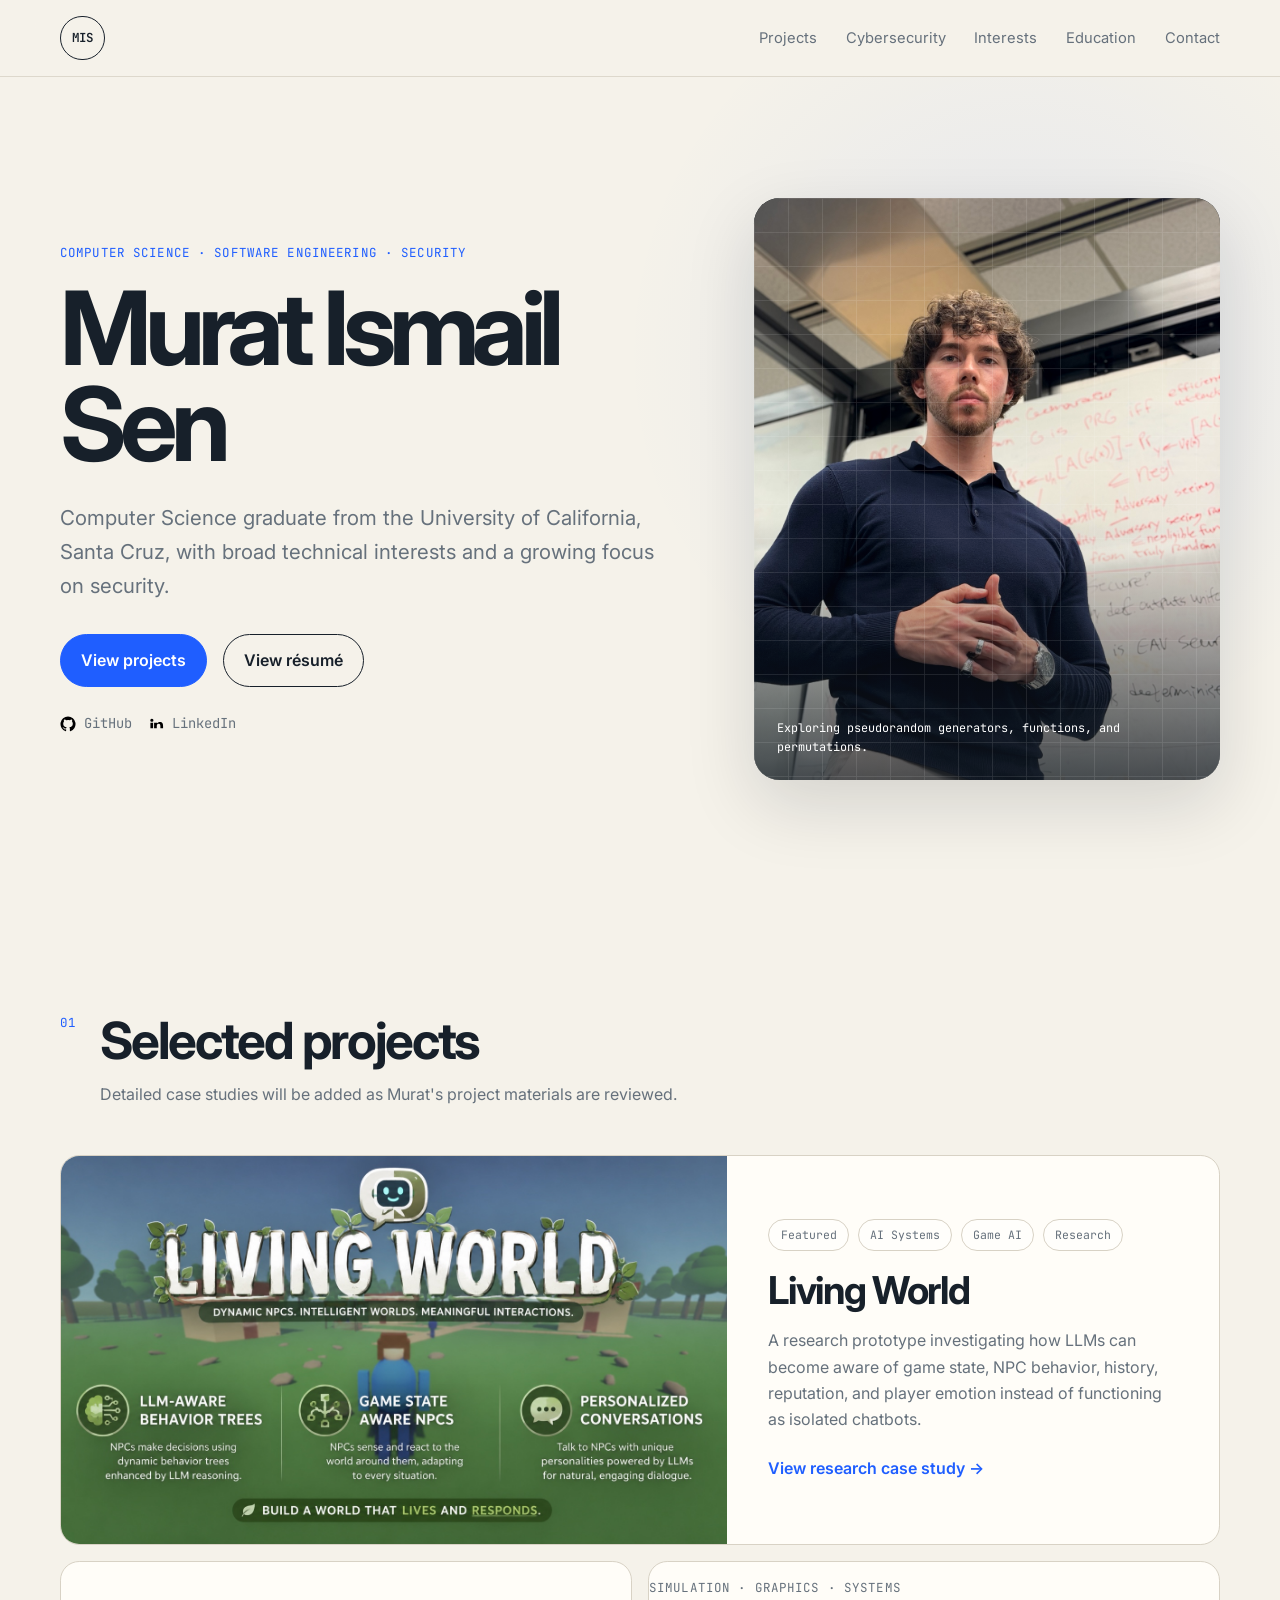
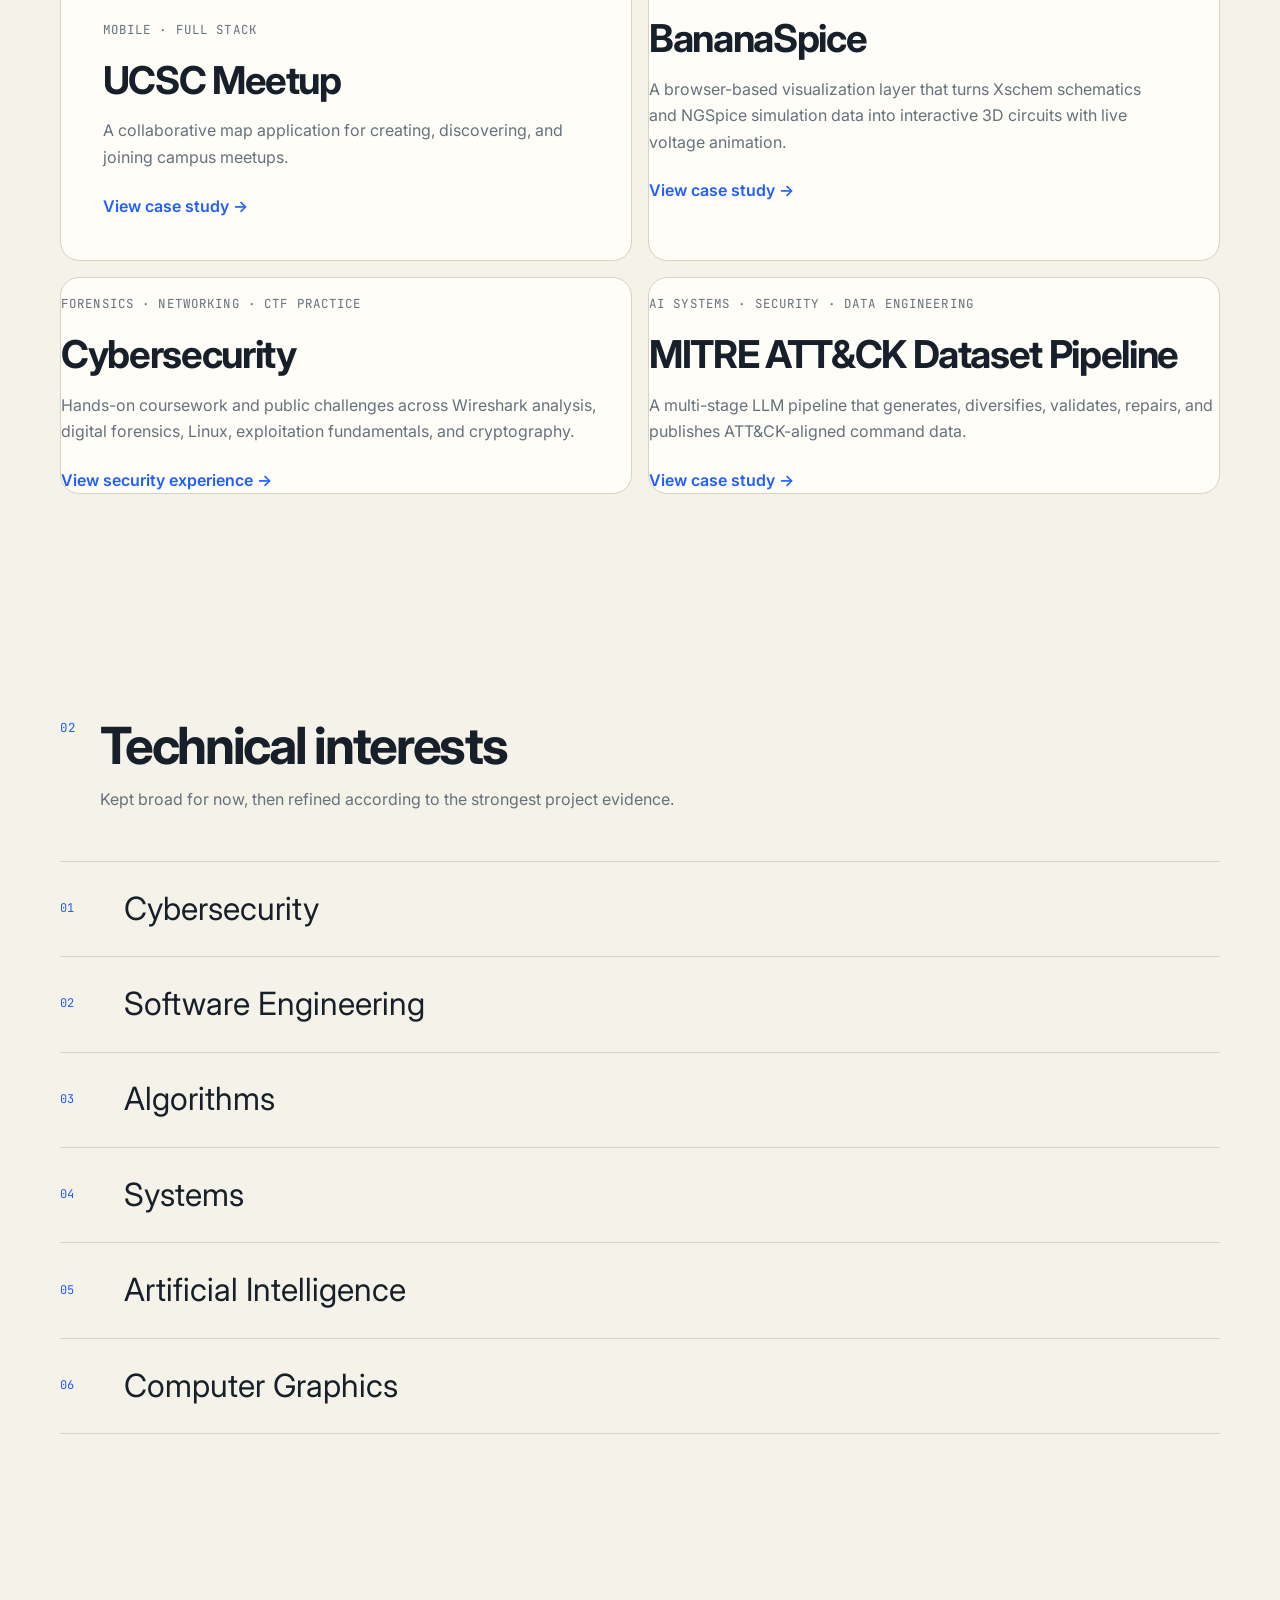
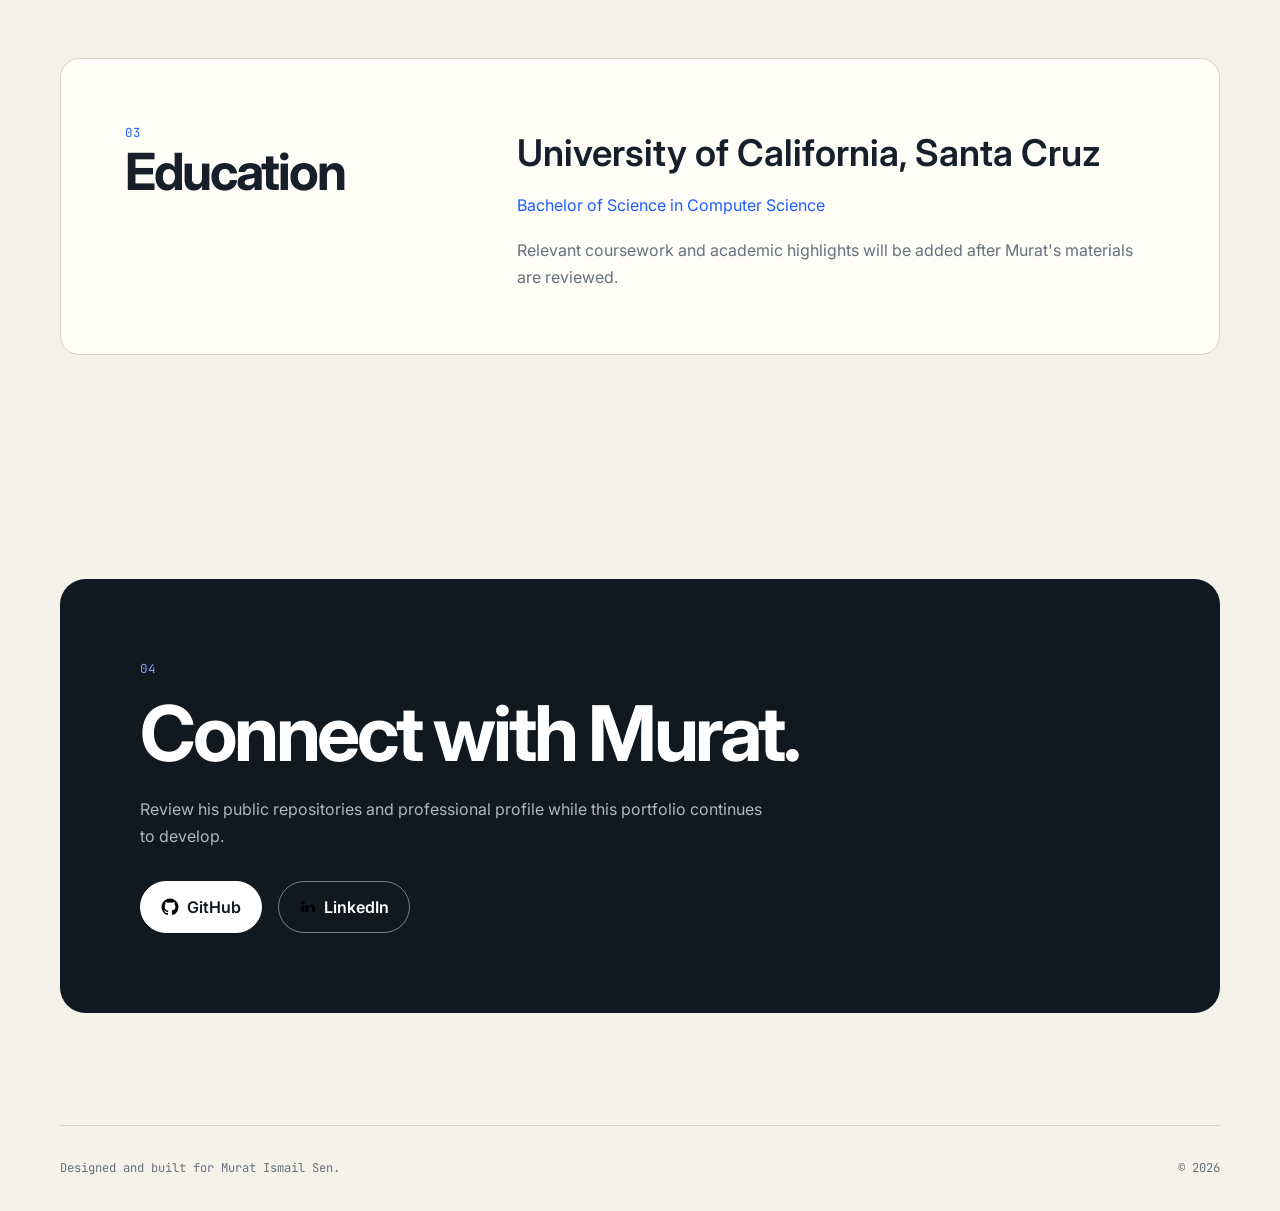
==== index.html @ 5835a0b1 "Add files via upload" ====
<!DOCTYPE html>
<html lang="en">
<head>
  <meta charset="UTF-8" />
  <meta name="viewport" content="width=device-width, initial-scale=1.0" />
  <meta
    name="description"
    content="Portfolio of Murat Ismail Sen, a Computer Science graduate from the University of California, Santa Cruz."
  />
  <title>Murat Ismail Sen | Computer Science</title>

  <link rel="preconnect" href="https://fonts.googleapis.com" />
  <link rel="preconnect" href="https://fonts.gstatic.com" crossorigin />
  <link
    href="https://fonts.googleapis.com/css2?family=Inter:wght@400;500;600;700&family=JetBrains+Mono:wght@400;500&display=swap"
    rel="stylesheet"
  />

  <link rel="stylesheet" href="assets/css/tokens.css" />
  <link rel="stylesheet" href="assets/css/base.css" />
  <link rel="stylesheet" href="assets/css/components.css" />
  <link rel="stylesheet" href="assets/css/home.css" />
  <script src="assets/js/main.js" defer></script>
</head>

<body>
  <header class="site-header">
    <nav class="nav container" aria-label="Primary navigation">
      <a class="brand" href="#home" aria-label="Murat Ismail Sen homepage">MIS</a>

      <button
        class="nav-toggle"
        type="button"
        aria-expanded="false"
        aria-controls="nav-links"
        aria-label="Open navigation menu"
      >
        <span></span>
        <span></span>
      </button>

      <div class="nav-links" id="nav-links">
        <a href="#projects">Projects</a>
        <a href="projects/cybersecurity.html">Cybersecurity</a>
        <a href="#interests">Interests</a>
        <a href="#education">Education</a>
        <a href="#contact">Contact</a>
      </div>
    </nav>
  </header>

  <main>
    <section class="hero container" id="home">
      <div class="hero-copy">
        <p class="eyebrow">Computer Science · Software Engineering · Security</p>

        <h1>Murat Ismail Sen</h1>

        <p class="hero-description">
          Computer Science graduate from the University of California, Santa Cruz,
          with broad technical interests and a growing focus on security.
        </p>

        <div class="hero-actions">
          <a class="button button-primary" href="#projects">View projects</a>
          <a class="button button-secondary" href="resume.pdf" target="_blank" rel="noreferrer">
            View résumé
          </a>
        </div>

        <div class="profile-links" aria-label="Professional profiles">
          <a class="icon-link" href="https://github.com/ismilesen" target="_blank" rel="noreferrer">
            <img src="assets/icons/github.svg" alt="" />
            <span>GitHub</span>
          </a>
          <a class="icon-link" href="https://www.linkedin.com/in/ismail-sen-361b0a310/" target="_blank" rel="noreferrer">
            <img src="assets/icons/linkedin.svg" alt="" />
            <span>LinkedIn</span>
          </a>
        </div>
      </div>

      <figure class="hero-visual">
        <div class="technical-grid" aria-hidden="true"></div>
        <img
          src="assets/images/profile/murat-cryptography.jpeg"
          alt="Murat Ismail Sen standing beside a whiteboard while working on cryptography concepts"
        />
        <figcaption>
          Exploring pseudorandom generators, functions, and permutations.
        </figcaption>
      </figure>
    </section>

    <section class="section container" id="projects">
      <div class="section-heading">
        <p class="section-number">01</p>
        <div>
          <h2>Selected projects</h2>
          <p class="section-summary">
            Detailed case studies will be added as Murat's project materials are reviewed.
          </p>
        </div>
      </div>

      <div class="project-grid">
        <article class="project-card project-card-featured">
          <div class="project-media"><img src="assets/images/projects/living-world/cover-photo.jpeg" alt="Living World research prototype banner" /></div>
          <div class="project-card-body">
            <div class="tag-list"><span>Featured</span><span>AI Systems</span><span>Game AI</span><span>Research</span></div>
            <h3>Living World</h3>
            <p>A research prototype investigating how LLMs can become aware of game state, NPC behavior, history, reputation, and player emotion instead of functioning as isolated chatbots.</p>
            <a href="projects/living-world.html" class="text-link">View research case study <span aria-hidden="true">→</span></a>
          </div>
        </article>

        <article class="project-card project-card-empty supporting-project-card">
          <p class="mono-label">Mobile · Full Stack</p><h3>UCSC Meetup</h3>
          <p>A collaborative map application for creating, discovering, and joining campus meetups.</p>
          <a href="projects/ucsc-meetup.html" class="text-link">View case study <span aria-hidden="true">→</span></a>
        </article>

        <article class="project-card supporting-project-card">
          <p class="mono-label">Simulation · Graphics · Systems</p>
          <h3>BananaSpice</h3>
          <p>
            A browser-based visualization layer that turns Xschem schematics and
            NGSpice simulation data into interactive 3D circuits with live voltage animation.
          </p>
          <a href="projects/bananaspice.html" class="text-link">
            View case study <span aria-hidden="true">→</span>
          </a>
        </article>

        <article class="project-card supporting-project-card">
          <p class="mono-label">Forensics · Networking · CTF Practice</p>
          <h3>Cybersecurity</h3>
          <p>Hands-on coursework and public challenges across Wireshark analysis, digital forensics, Linux, exploitation fundamentals, and cryptography.</p>
          <a href="projects/cybersecurity.html" class="text-link">View security experience <span aria-hidden="true">→</span></a>
        </article>

        <article class="project-card supporting-project-card">
          <p class="mono-label">AI Systems · Security · Data Engineering</p>
          <h3>MITRE ATT&amp;CK Dataset Pipeline</h3>
          <p>
            A multi-stage LLM pipeline that generates, diversifies, validates,
            repairs, and publishes ATT&amp;CK-aligned command data.
          </p>
          <a href="projects/mitre-attack-pipeline.html" class="text-link">
            View case study <span aria-hidden="true">→</span>
          </a>
        </article>
      </div>
    </section>

    <section class="section container" id="interests">
      <div class="section-heading">
        <p class="section-number">02</p>
        <div>
          <h2>Technical interests</h2>
          <p class="section-summary">
            Kept broad for now, then refined according to the strongest project evidence.
          </p>
        </div>
      </div>

      <div class="interest-grid">
        <div class="interest-item"><span>01</span><p>Cybersecurity</p></div>
        <div class="interest-item"><span>02</span><p>Software Engineering</p></div>
        <div class="interest-item"><span>03</span><p>Algorithms</p></div>
        <div class="interest-item"><span>04</span><p>Systems</p></div>
        <div class="interest-item"><span>05</span><p>Artificial Intelligence</p></div>
        <div class="interest-item"><span>06</span><p>Computer Graphics</p></div>
      </div>
    </section>

    <section class="section container" id="education">
      <div class="education-card">
        <div>
          <p class="section-number">03</p>
          <h2>Education</h2>
        </div>

        <div class="education-details">
          <p class="education-school">University of California, Santa Cruz</p>
          <p class="education-degree">Bachelor of Science in Computer Science</p>
          <p class="education-note">
            Relevant coursework and academic highlights will be added after Murat's
            materials are reviewed.
          </p>
        </div>
      </div>
    </section>

    <section class="section container" id="contact">
      <div class="contact-card">
        <p class="section-number light">04</p>
        <h2>Connect with Murat.</h2>
        <p>
          Review his public repositories and professional profile while this portfolio
          continues to develop.
        </p>

        <div class="contact-actions">
          <a class="button button-light icon-button" href="https://github.com/ismilesen" target="_blank" rel="noreferrer">
            <img src="assets/icons/github.svg" alt="" />
            <span>GitHub</span>
          </a>
          <a class="button button-outline-light icon-button" href="https://www.linkedin.com/in/ismail-sen-361b0a310/" target="_blank" rel="noreferrer">
            <img src="assets/icons/linkedin.svg" alt="" />
            <span>LinkedIn</span>
          </a>
        </div>
      </div>
    </section>
  </main>

  <footer class="footer container">
    <p>Designed and built for Murat Ismail Sen.</p>
    <p id="copyright"></p>
  </footer>
</body>
</html>
---- assets/css/tokens.css ----
:root {
  --color-bg: #f5f2ea;
  --color-surface: #fffdf8;
  --color-surface-dark: #101820;
  --color-text: #17202a;
  --color-muted: #66717c;
  --color-border: #d8d2c5;
  --color-accent: #1f5eff;
  --color-accent-soft: #dfe8ff;
  --color-success: #79f2c0;

  --font-sans: "Inter", sans-serif;
  --font-mono: "JetBrains Mono", monospace;

  --space-1: 0.5rem;
  --space-2: 0.75rem;
  --space-3: 1rem;
  --space-4: 1.5rem;
  --space-5: 2rem;
  --space-6: 3rem;
  --space-7: 4.5rem;
  --space-8: 7rem;

  --radius-small: 0.75rem;
  --radius-medium: 1.2rem;
  --radius-large: 1.6rem;
  --radius-pill: 999px;

  --shadow-soft: 0 25px 70px rgba(16, 24, 32, 0.14);
  --max-width: 1160px;
  --content-width: 760px;
}
---- assets/css/base.css ----
* {
  box-sizing: border-box;
  margin: 0;
  padding: 0;
}

html {
  scroll-behavior: smooth;
}

body {
  background:
    radial-gradient(circle at 80% 8%, rgba(31, 94, 255, 0.08), transparent 25rem),
    var(--color-bg);
  color: var(--color-text);
  font-family: var(--font-sans);
  line-height: 1.65;
}

img {
  display: block;
  max-width: 100%;
}

a {
  color: inherit;
  text-decoration: none;
}

button {
  color: inherit;
  font: inherit;
}

.container {
  width: min(calc(100% - 2rem), var(--max-width));
  margin-inline: auto;
}

.narrow {
  max-width: var(--content-width);
}

.section {
  padding-block: var(--space-8);
  scroll-margin-top: 5rem;
}

h1,
h2,
h3 {
  line-height: 1.08;
}

h2 {
  font-size: clamp(2rem, 4vw, 3.4rem);
  letter-spacing: -0.045em;
}

p {
  text-wrap: pretty;
}

@media (max-width: 650px) {
  .section {
    padding-block: 5rem;
  }
}
---- assets/css/components.css ----
.site-header {
  position: sticky;
  top: 0;
  z-index: 100;
  border-bottom: 1px solid rgba(216, 210, 197, 0.8);
  background: rgba(245, 242, 234, 0.9);
  backdrop-filter: blur(16px);
}

.nav {
  min-height: 4.75rem;
  display: flex;
  align-items: center;
  justify-content: space-between;
}

.brand {
  display: grid;
  width: 2.8rem;
  height: 2.8rem;
  place-items: center;
  border: 1px solid var(--color-text);
  border-radius: 50%;
  font-family: var(--font-mono);
  font-size: 0.78rem;
  font-weight: 600;
}

.nav-links {
  display: flex;
  align-items: center;
  gap: 1.8rem;
  color: var(--color-muted);
  font-size: 0.92rem;
}

.nav-links a,
.profile-links a,
.text-link {
  transition: color 160ms ease;
}

.nav-links a:hover,
.profile-links a:hover,
.text-link:hover {
  color: var(--color-accent);
}

.nav-toggle {
  display: none;
  border: 0;
  background: transparent;
  cursor: pointer;
}

.nav-toggle span {
  display: block;
  width: 1.5rem;
  height: 2px;
  margin: 0.35rem;
  background: var(--color-text);
}

.button {
  min-height: 3rem;
  display: inline-flex;
  align-items: center;
  justify-content: center;
  border: 1px solid var(--color-border);
  border-radius: var(--radius-pill);
  padding: 0.75rem 1.25rem;
  font-weight: 600;
  transition: transform 160ms ease, background 160ms ease;
}

.button:hover {
  transform: translateY(-2px);
}

.button-primary {
  border-color: var(--color-accent);
  background: var(--color-accent);
  color: white;
}

.button-secondary {
  border-color: var(--color-text);
}

.button-light {
  border-color: white;
  background: white;
  color: var(--color-surface-dark);
}

.button-outline-light {
  border-color: #758292;
  color: white;
}

.section-heading {
  display: flex;
  align-items: flex-start;
  gap: var(--space-4);
  margin-bottom: var(--space-6);
}

.section-number,
.eyebrow,
.mono-label {
  color: var(--color-accent);
  font-family: var(--font-mono);
  font-size: 0.78rem;
  letter-spacing: 0.09em;
  text-transform: uppercase;
}

.section-number.light {
  color: #79a0ff;
}

.section-summary {
  max-width: 660px;
  margin-top: 0.8rem;
  color: var(--color-muted);
}

.tag-list {
  display: flex;
  flex-wrap: wrap;
  gap: 0.55rem;
}

.tag-list span {
  border: 1px solid var(--color-border);
  border-radius: var(--radius-pill);
  padding: 0.32rem 0.7rem;
  background: rgba(255,255,255,0.4);
  color: var(--color-muted);
  font-family: var(--font-mono);
  font-size: 0.72rem;
}

.footer {
  display: flex;
  justify-content: space-between;
  gap: 1rem;
  border-top: 1px solid var(--color-border);
  padding-block: 2rem;
  color: var(--color-muted);
  font-family: var(--font-mono);
  font-size: 0.76rem;
}

@media (max-width: 650px) {
  .nav-toggle {
    display: block;
  }

  .nav-links:not(.static-links) {
    position: absolute;
    top: 4.75rem;
    right: 1rem;
    left: 1rem;
    display: none;
    flex-direction: column;
    align-items: stretch;
    border: 1px solid var(--color-border);
    border-radius: 1rem;
    background: var(--color-surface);
    padding: 1rem;
    box-shadow: var(--shadow-soft);
  }

  .nav-links.open {
    display: flex;
  }

  .static-links {
    gap: 1rem;
    font-size: 0.8rem;
  }

  .footer {
    flex-direction: column;
  }
}

.icon-link,
.icon-button {
  display: inline-flex;
  align-items: center;
  gap: 0.5rem;
}

.icon-link img,
.icon-button img {
  width: 1rem;
  height: 1rem;
}

.icon-button img {
  width: 1.1rem;
  height: 1.1rem;
}
---- assets/css/home.css ----
.hero {
  min-height: calc(100vh - 4.75rem);
  display: grid;
  grid-template-columns: minmax(0, 1.15fr) minmax(300px, 0.85fr);
  align-items: center;
  gap: 4rem;
  padding-block: 5rem;
}

.hero h1 {
  max-width: 800px;
  margin-top: 1rem;
  font-size: clamp(3.5rem, 8vw, 7rem);
  line-height: 0.94;
  letter-spacing: -0.07em;
}

.hero-description {
  max-width: 680px;
  margin-top: 1.8rem;
  color: var(--color-muted);
  font-size: clamp(1.05rem, 2vw, 1.28rem);
}

.hero-actions,
.profile-links,
.contact-actions {
  display: flex;
  flex-wrap: wrap;
  align-items: center;
  gap: 1rem;
}

.hero-actions {
  margin-top: 2rem;
}

.profile-links {
  margin-top: 1.6rem;
  color: var(--color-muted);
  font-family: var(--font-mono);
  font-size: 0.86rem;
}

.hero-visual {
  position: relative;
  overflow: hidden;
  border-radius: var(--radius-large);
  background: var(--color-surface-dark);
  box-shadow: var(--shadow-soft);
}

.hero-visual img {
  width: 100%;
  aspect-ratio: 4 / 5;
  object-fit: cover;
  object-position: 56% center;
  filter: saturate(0.88) contrast(1.04);
}

.hero-visual::after {
  content: "";
  position: absolute;
  inset: 0;
  background: linear-gradient(to top, rgba(16,24,32,0.74), transparent 45%);
  pointer-events: none;
}

.hero-visual figcaption {
  position: absolute;
  right: 1.4rem;
  bottom: 1.4rem;
  left: 1.4rem;
  z-index: 2;
  color: white;
  font-family: var(--font-mono);
  font-size: 0.74rem;
}

.technical-grid {
  position: absolute;
  inset: 0;
  z-index: 1;
  opacity: 0.12;
  background-image:
    linear-gradient(rgba(255,255,255,0.8) 1px, transparent 1px),
    linear-gradient(90deg, rgba(255,255,255,0.8) 1px, transparent 1px);
  background-size: 34px 34px;
  pointer-events: none;
}

.project-grid {
  display: grid;
  grid-template-columns: repeat(2, 1fr);
  gap: 1rem;
}

.project-card {
  border: 1px solid var(--color-border);
  border-radius: var(--radius-medium);
  background: var(--color-surface);
  overflow: hidden;
}

.project-card-featured {
  grid-column: 1 / -1;
  display: grid;
  grid-template-columns: 1.15fr 0.85fr;
  min-height: 390px;
}

.project-media {
  min-height: 320px;
}

.project-media-placeholder {
  display: grid;
  place-items: center;
  background:
    linear-gradient(145deg, rgba(31,94,255,0.95), rgba(16,24,32,0.96));
  color: white;
  font-family: var(--font-mono);
  font-size: 0.82rem;
}

.project-card-body,
.project-card-empty {
  padding: clamp(1.5rem, 4vw, 2.6rem);
}

.project-card-body {
  display: flex;
  flex-direction: column;
  justify-content: center;
}

.project-card h3 {
  margin-top: 1.2rem;
  font-size: clamp(1.6rem, 3vw, 2.4rem);
  letter-spacing: -0.035em;
}

.project-card p {
  margin-top: 1rem;
  color: var(--color-muted);
}

.text-link {
  margin-top: 1.4rem;
  color: var(--color-accent);
  font-weight: 600;
}

.project-card-empty {
  min-height: 220px;
}

.interest-grid {
  border-top: 1px solid var(--color-border);
}

.interest-item {
  display: grid;
  grid-template-columns: 4rem 1fr;
  align-items: center;
  border-bottom: 1px solid var(--color-border);
  padding-block: 1.3rem;
}

.interest-item span {
  color: var(--color-accent);
  font-family: var(--font-mono);
  font-size: 0.75rem;
}

.interest-item p {
  font-size: clamp(1.2rem, 3vw, 2rem);
}

.education-card {
  display: grid;
  grid-template-columns: 0.7fr 1.3fr;
  gap: 3rem;
  border: 1px solid var(--color-border);
  border-radius: var(--radius-medium);
  background: var(--color-surface);
  padding: clamp(1.8rem, 5vw, 4rem);
}

.education-school {
  font-size: clamp(1.5rem, 3vw, 2.3rem);
  font-weight: 600;
}

.education-degree {
  margin-top: 0.5rem;
  color: var(--color-accent);
}

.education-note {
  max-width: 630px;
  margin-top: 1.2rem;
  color: var(--color-muted);
}

.contact-card {
  border-radius: var(--radius-large);
  background: var(--color-surface-dark);
  color: white;
  padding: clamp(2rem, 7vw, 5rem);
}

.contact-card h2 {
  margin-top: 0.8rem;
  font-size: clamp(2.4rem, 6vw, 5rem);
}

.contact-card > p:not(.section-number) {
  max-width: 650px;
  margin-top: 1.3rem;
  color: #aeb8c2;
}

.contact-actions {
  margin-top: 2rem;
}

@media (max-width: 820px) {
  .hero,
  .project-card-featured,
  .education-card {
    grid-template-columns: 1fr;
  }

  .hero {
    gap: 2.5rem;
  }

  .hero-visual {
    max-width: 560px;
  }
}

@media (max-width: 650px) {
  .project-grid {
    grid-template-columns: 1fr;
  }

  .hero h1 {
    font-size: clamp(3rem, 17vw, 5rem);
  }
}

.project-media img {
  width: 100%;
  height: 100%;
  min-height: 320px;
  object-fit: cover;
}
.supporting-project-card .text-link{display:inline-block}
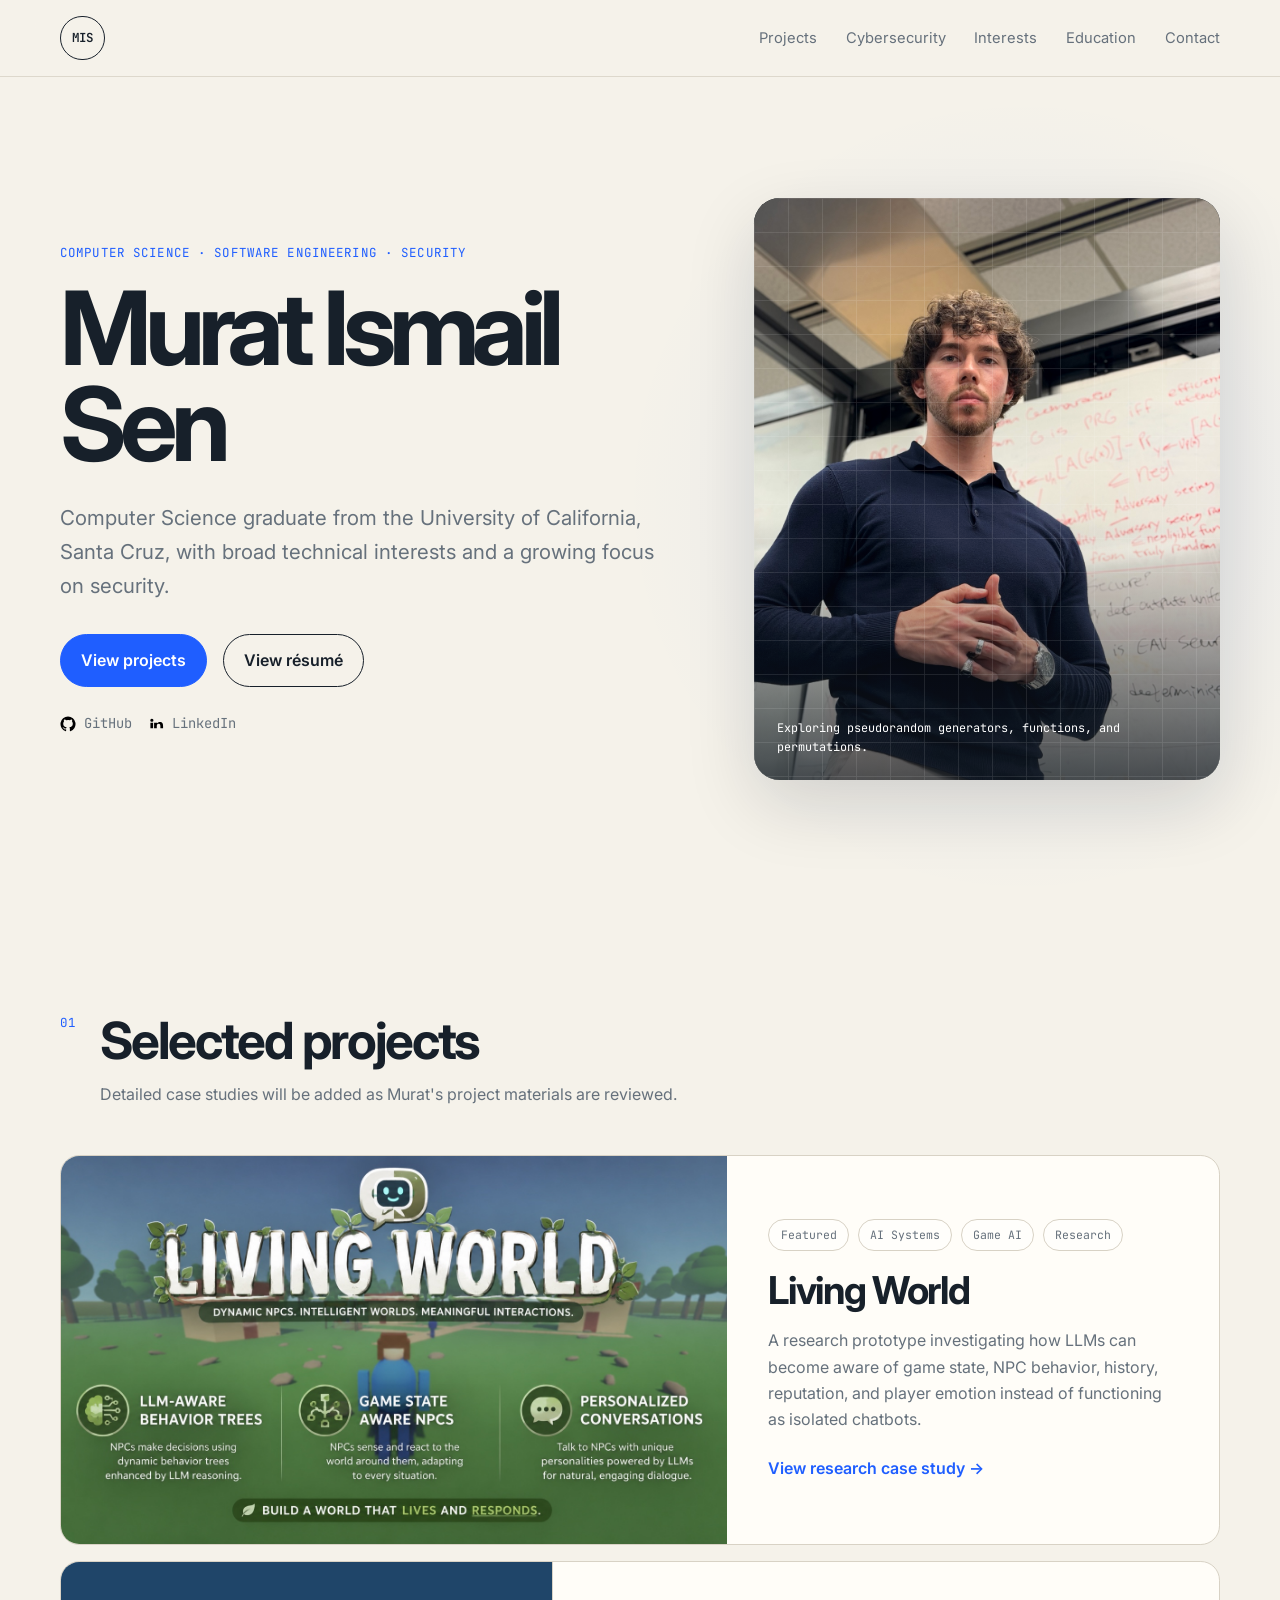
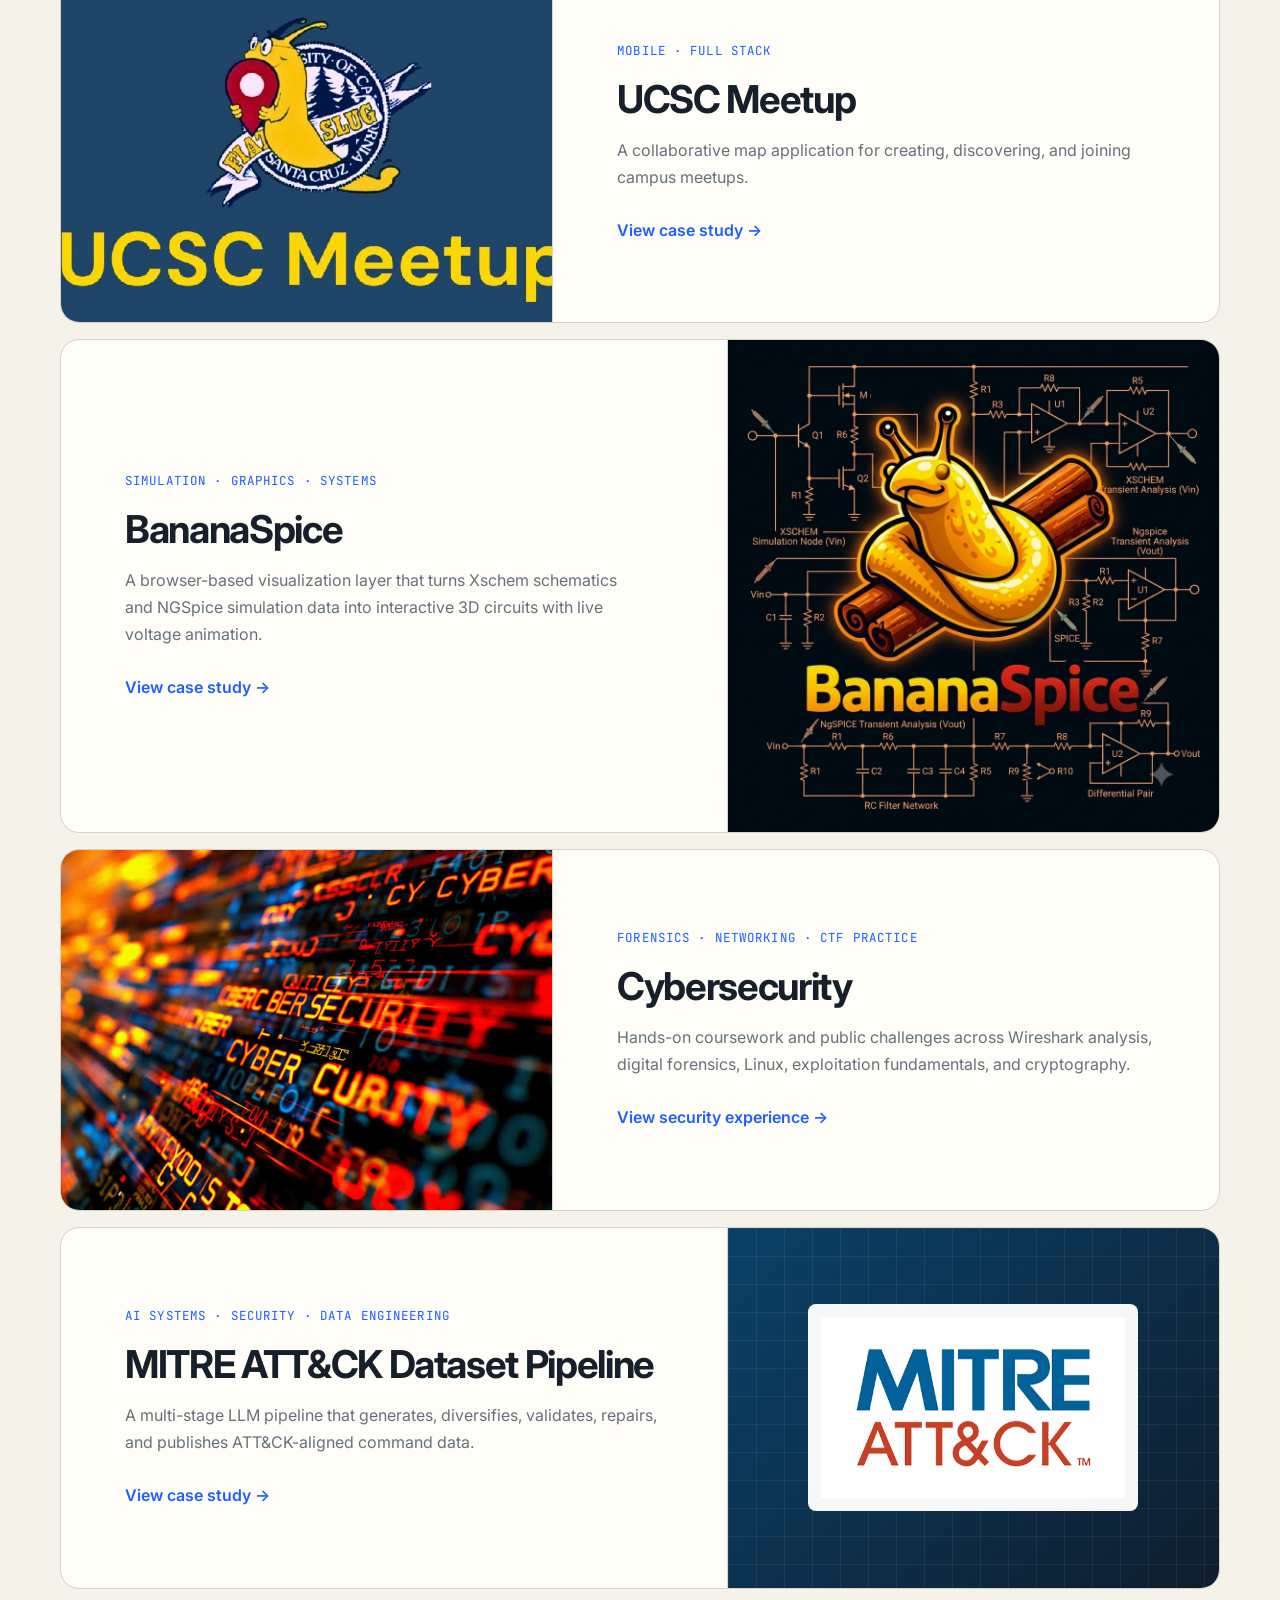
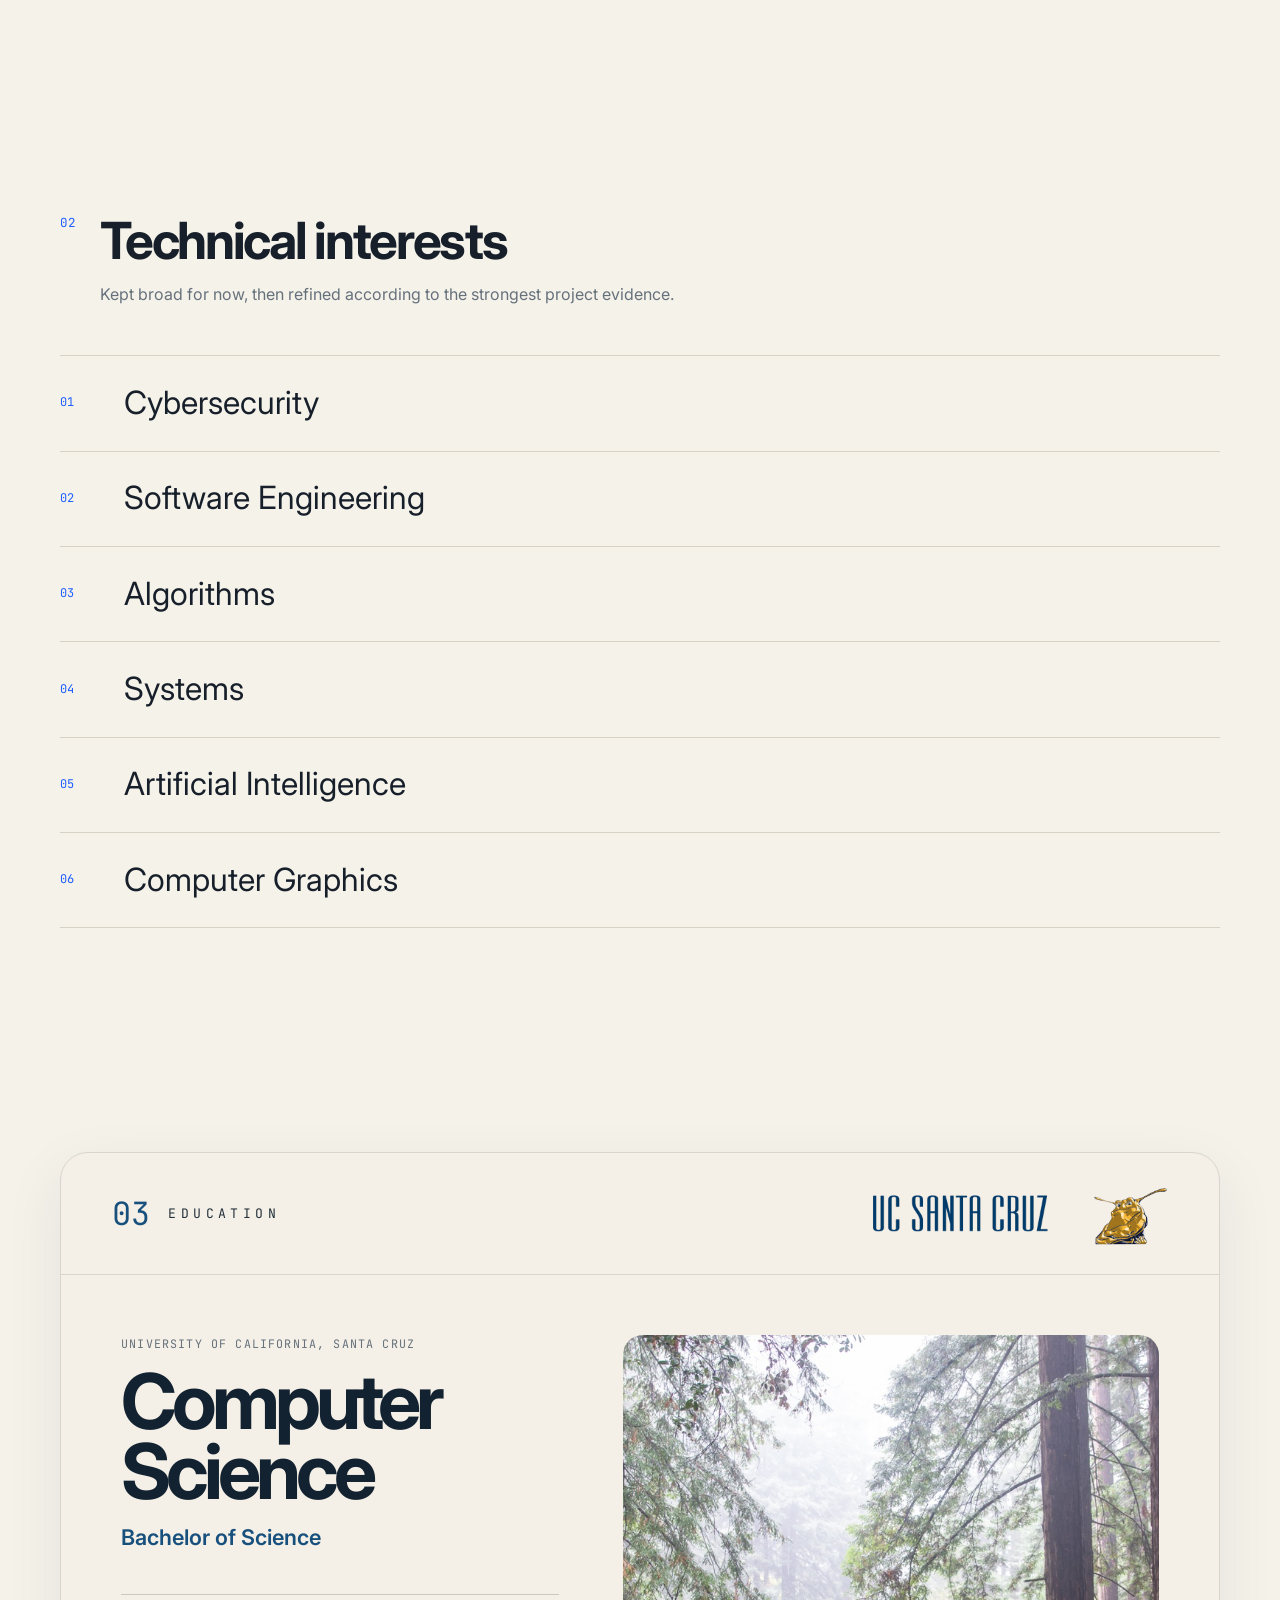
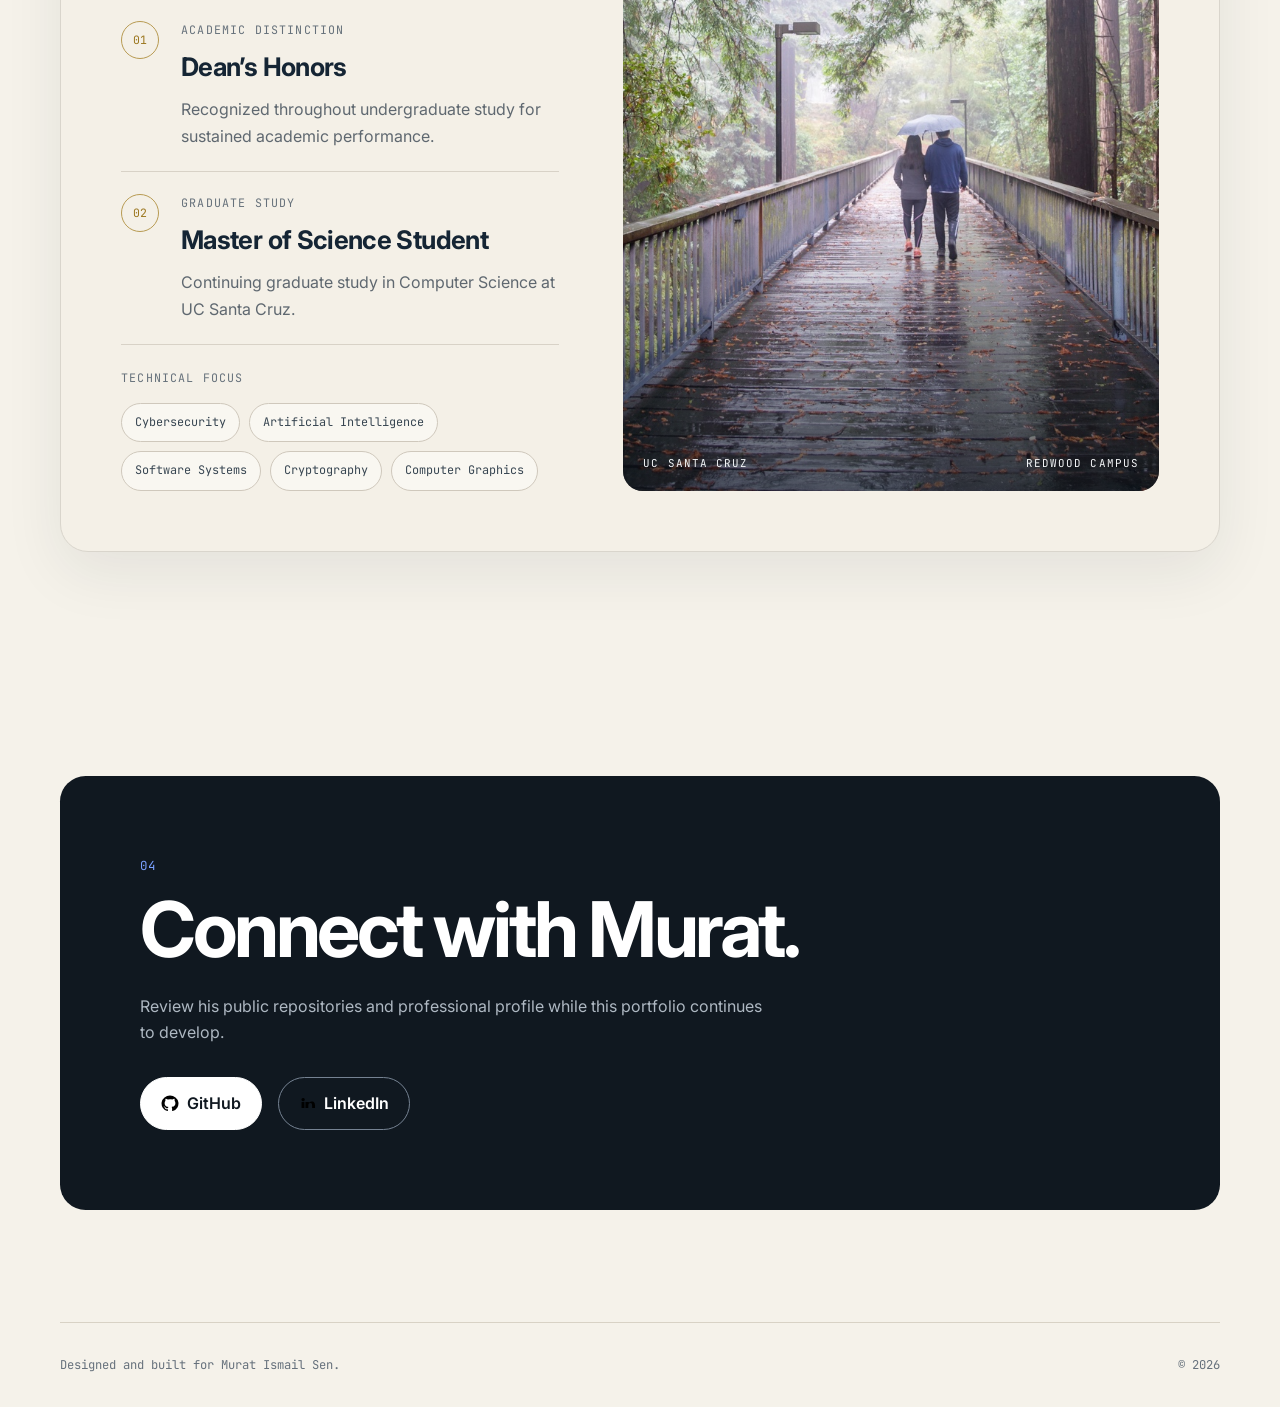
==== commit 4743a219: "Add files via upload" ====
--- a/index.html
+++ b/index.html
@@ -21,6 +21,267 @@
   <link rel="stylesheet" href="assets/css/components.css" />
   <link rel="stylesheet" href="assets/css/home.css" />
   <script src="assets/js/main.js" defer></script>
+
+  <style id="education-section-styles">
+    #education .edu-editorial {
+      overflow: hidden;
+      border: 1px solid #d9d5cc;
+      border-radius: 28px;
+      background: #f4f0e7;
+      box-shadow: 0 20px 60px rgba(31, 38, 46, 0.08);
+    }
+
+    #education .edu-editorial-header {
+      display: flex;
+      align-items: center;
+      justify-content: space-between;
+      gap: 32px;
+      min-height: 122px;
+      padding: 22px clamp(24px, 4vw, 52px);
+      border-bottom: 1px solid #d9d5cc;
+    }
+
+    #education .edu-section-title {
+      display: flex;
+      align-items: center;
+      gap: 18px;
+      flex: 0 0 auto;
+    }
+
+    #education .edu-number {
+      color: #174f7d;
+      font-family: "JetBrains Mono", monospace;
+      font-size: clamp(1.5rem, 2.5vw, 2rem);
+    }
+
+    #education .edu-label {
+      color: #25313b;
+      font-family: "JetBrains Mono", monospace;
+      font-size: 0.82rem;
+      letter-spacing: 0.34em;
+      text-transform: uppercase;
+    }
+
+    #education .edu-brand-lockup {
+      display: flex !important;
+      flex-direction: row !important;
+      flex-wrap: nowrap !important;
+      align-items: center !important;
+      justify-content: flex-end;
+      gap: clamp(14px, 2vw, 28px);
+      min-width: 0;
+      margin-left: auto;
+    }
+
+    #education .edu-wordmark {
+      display: block !important;
+      width: clamp(210px, 27vw, 380px) !important;
+      height: 72px !important;
+      max-width: none !important;
+      object-fit: contain;
+      object-position: right center;
+      flex: 0 1 auto;
+    }
+
+    #education .edu-slug {
+      display: block !important;
+      width: clamp(58px, 6vw, 84px) !important;
+      height: 72px !important;
+      max-width: none !important;
+      object-fit: contain;
+      flex: 0 0 auto;
+    }
+
+    #education .edu-editorial-body {
+      display: grid;
+      grid-template-columns: minmax(0, 0.9fr) minmax(420px, 1.1fr);
+      gap: clamp(28px, 5vw, 64px);
+      padding: clamp(28px, 5vw, 60px);
+    }
+
+    #education .edu-copy-column {
+      display: flex;
+      flex-direction: column;
+      justify-content: center;
+    }
+
+    #education .edu-school,
+    #education .edu-feature-eyebrow {
+      margin: 0;
+      color: #66717b;
+      font-family: "JetBrains Mono", monospace;
+      font-size: 0.73rem;
+      letter-spacing: 0.1em;
+      text-transform: uppercase;
+    }
+
+    #education .edu-degree {
+      margin: 12px 0 0;
+      color: #132231;
+      font-size: clamp(2.8rem, 6vw, 5.4rem);
+      line-height: 0.92;
+      letter-spacing: -0.065em;
+    }
+
+    #education .edu-degree-type {
+      margin: 12px 0 0;
+      color: #174f7d;
+      font-size: clamp(1.05rem, 2vw, 1.35rem);
+      font-weight: 600;
+    }
+
+    #education .edu-rule {
+      width: 100%;
+      height: 1px;
+      margin: clamp(24px, 4vw, 38px) 0 4px;
+      background: #cec8bc;
+    }
+
+    #education .edu-feature {
+      display: grid;
+      grid-template-columns: 42px minmax(0, 1fr);
+      gap: 18px;
+      padding: 22px 0;
+      border-bottom: 1px solid #d8d2c7;
+    }
+
+    #education .edu-feature-number {
+      display: grid;
+      place-items: center;
+      width: 38px;
+      height: 38px;
+      border: 1px solid #b89b53;
+      border-radius: 50%;
+      color: #9b761e;
+      font-family: "JetBrains Mono", monospace;
+      font-size: 0.72rem;
+    }
+
+    #education .edu-feature h4 {
+      margin: 6px 0 0;
+      color: #152534;
+      font-size: clamp(1.25rem, 2vw, 1.65rem);
+      letter-spacing: -0.025em;
+    }
+
+    #education .edu-feature p:last-child {
+      margin: 8px 0 0;
+      max-width: 560px;
+      color: #5f6870;
+      line-height: 1.65;
+    }
+
+    #education .edu-focus {
+      padding-top: 24px;
+    }
+
+    #education .edu-focus-list {
+      display: flex;
+      flex-wrap: wrap;
+      gap: 9px;
+      margin-top: 14px;
+    }
+
+    #education .edu-focus-list span {
+      padding: 9px 13px;
+      border: 1px solid #cfc8bc;
+      border-radius: 999px;
+      background: rgba(255, 255, 255, 0.42);
+      color: #384652;
+      font-family: "JetBrains Mono", monospace;
+      font-size: 0.74rem;
+    }
+
+    #education .edu-photo {
+      position: relative;
+      min-height: 570px;
+      margin: 0;
+      overflow: hidden;
+      border-radius: 20px;
+      background: #18232d;
+    }
+
+    #education .edu-photo::after {
+      content: "";
+      position: absolute;
+      inset: 0;
+      background: linear-gradient(to top, rgba(7, 17, 25, 0.64), transparent 36%);
+      pointer-events: none;
+    }
+
+    #education .edu-photo img {
+      display: block;
+      width: 100%;
+      height: 100%;
+      min-height: 570px;
+      object-fit: cover;
+      object-position: center;
+    }
+
+    #education .edu-photo figcaption {
+      position: absolute;
+      z-index: 1;
+      right: 20px;
+      bottom: 18px;
+      left: 20px;
+      display: flex;
+      justify-content: space-between;
+      gap: 16px;
+      color: #f4f6f8;
+      font-family: "JetBrains Mono", monospace;
+      font-size: 0.68rem;
+      letter-spacing: 0.1em;
+      text-transform: uppercase;
+    }
+
+    @media (max-width: 900px) {
+      #education .edu-editorial-header {
+        align-items: flex-start;
+        flex-direction: column;
+      }
+
+      #education .edu-brand-lockup {
+        justify-content: flex-start;
+        width: 100%;
+        margin-left: 0;
+      }
+
+      #education .edu-editorial-body {
+        grid-template-columns: 1fr;
+      }
+
+      #education .edu-photo,
+      #education .edu-photo img {
+        min-height: 420px;
+      }
+    }
+
+    @media (max-width: 560px) {
+      #education .edu-wordmark {
+        width: min(67vw, 245px) !important;
+        height: 56px !important;
+      }
+
+      #education .edu-slug {
+        width: min(17vw, 62px) !important;
+        height: 56px !important;
+      }
+
+      #education .edu-brand-lockup {
+        gap: 10px;
+      }
+
+      #education .edu-editorial-body {
+        padding: 24px;
+      }
+
+      #education .edu-photo,
+      #education .edu-photo img {
+        min-height: 320px;
+      }
+    }
+  </style>
+
 </head>
 
 <body>
@@ -114,41 +375,62 @@
           </div>
         </article>
 
-        <article class="project-card project-card-empty supporting-project-card">
-          <p class="mono-label">Mobile · Full Stack</p><h3>UCSC Meetup</h3>
-          <p>A collaborative map application for creating, discovering, and joining campus meetups.</p>
-          <a href="projects/ucsc-meetup.html" class="text-link">View case study <span aria-hidden="true">→</span></a>
+        <article class="project-card supporting-project-card">
+          <a class="supporting-project-media" href="projects/ucsc-meetup.html" aria-label="View the UCSC Meetup case study">
+            <img src="assets/images/projects/ucsc-meetup/card-cover.jpg" alt="UCSC Meetup logo featuring the Sammy Slug mascot and a map pin" />
+          </a>
+          <div class="supporting-project-content">
+            <p class="mono-label">Mobile · Full Stack</p>
+            <h3>UCSC Meetup</h3>
+            <p>A collaborative map application for creating, discovering, and joining campus meetups.</p>
+            <a href="projects/ucsc-meetup.html" class="text-link">View case study <span aria-hidden="true">→</span></a>
+          </div>
         </article>
 
         <article class="project-card supporting-project-card">
-          <p class="mono-label">Simulation · Graphics · Systems</p>
-          <h3>BananaSpice</h3>
-          <p>
-            A browser-based visualization layer that turns Xschem schematics and
-            NGSpice simulation data into interactive 3D circuits with live voltage animation.
-          </p>
-          <a href="projects/bananaspice.html" class="text-link">
-            View case study <span aria-hidden="true">→</span>
-          </a>
+          <a class="supporting-project-media" href="projects/bananaspice.html" aria-label="View the BananaSpice case study">
+            <img src="assets/images/projects/bananaspice/card-cover.jpeg" alt="BananaSpice logo featuring a stylized banana slug surrounded by circuit diagrams" />
+          </a>
+          <div class="supporting-project-content">
+            <p class="mono-label">Simulation · Graphics · Systems</p>
+            <h3>BananaSpice</h3>
+            <p>
+              A browser-based visualization layer that turns Xschem schematics and
+              NGSpice simulation data into interactive 3D circuits with live voltage animation.
+            </p>
+            <a href="projects/bananaspice.html" class="text-link">
+              View case study <span aria-hidden="true">→</span>
+            </a>
+          </div>
         </article>
 
         <article class="project-card supporting-project-card">
-          <p class="mono-label">Forensics · Networking · CTF Practice</p>
-          <h3>Cybersecurity</h3>
-          <p>Hands-on coursework and public challenges across Wireshark analysis, digital forensics, Linux, exploitation fundamentals, and cryptography.</p>
-          <a href="projects/cybersecurity.html" class="text-link">View security experience <span aria-hidden="true">→</span></a>
+          <a class="supporting-project-media" href="projects/cybersecurity.html" aria-label="View the cybersecurity experience page">
+            <img src="assets/images/projects/cybersecurity/card-cover.jpeg" alt="Abstract cybersecurity visualization with glowing security text and code" />
+          </a>
+          <div class="supporting-project-content">
+            <p class="mono-label">Forensics · Networking · CTF Practice</p>
+            <h3>Cybersecurity</h3>
+            <p>Hands-on coursework and public challenges across Wireshark analysis, digital forensics, Linux, exploitation fundamentals, and cryptography.</p>
+            <a href="projects/cybersecurity.html" class="text-link">View security experience <span aria-hidden="true">→</span></a>
+          </div>
         </article>
 
         <article class="project-card supporting-project-card">
-          <p class="mono-label">AI Systems · Security · Data Engineering</p>
-          <h3>MITRE ATT&amp;CK Dataset Pipeline</h3>
-          <p>
-            A multi-stage LLM pipeline that generates, diversifies, validates,
-            repairs, and publishes ATT&amp;CK-aligned command data.
-          </p>
-          <a href="projects/mitre-attack-pipeline.html" class="text-link">
-            View case study <span aria-hidden="true">→</span>
-          </a>
+          <a class="supporting-project-media mitre-media" href="projects/mitre-attack-pipeline.html" aria-label="View the MITRE ATT&amp;CK Dataset Pipeline case study">
+            <img src="assets/images/projects/mitre-attack/card-cover.png" alt="MITRE ATT&amp;CK logo" />
+          </a>
+          <div class="supporting-project-content">
+            <p class="mono-label">AI Systems · Security · Data Engineering</p>
+            <h3>MITRE ATT&amp;CK Dataset Pipeline</h3>
+            <p>
+              A multi-stage LLM pipeline that generates, diversifies, validates,
+              repairs, and publishes ATT&amp;CK-aligned command data.
+            </p>
+            <a href="projects/mitre-attack-pipeline.html" class="text-link">
+              View case study <span aria-hidden="true">→</span>
+            </a>
+          </div>
         </article>
       </div>
     </section>
@@ -175,19 +457,80 @@
     </section>
 
     <section class="section container" id="education">
-      <div class="education-card">
-        <div>
-          <p class="section-number">03</p>
-          <h2>Education</h2>
-        </div>
-
-        <div class="education-details">
-          <p class="education-school">University of California, Santa Cruz</p>
-          <p class="education-degree">Bachelor of Science in Computer Science</p>
-          <p class="education-note">
-            Relevant coursework and academic highlights will be added after Murat's
-            materials are reviewed.
-          </p>
+      <div class="edu-editorial">
+        <div class="edu-editorial-header">
+          <div class="edu-section-title">
+            <span class="edu-number">03</span>
+            <span class="edu-label">Education</span>
+          </div>
+
+          <div class="edu-brand-lockup">
+            <img
+              src="assets/images/education/ucsc-title-transparent.png"
+              alt="UC Santa Cruz"
+              class="edu-wordmark"
+            />
+            <img
+              src="assets/images/education/buff-slug-transparent.png"
+              alt="UC Santa Cruz banana slug mascot"
+              class="edu-slug"
+            />
+          </div>
+        </div>
+
+        <div class="edu-editorial-body">
+          <div class="edu-copy-column">
+            <p class="edu-school">University of California, Santa Cruz</p>
+            <h3 class="edu-degree">Computer Science</h3>
+            <p class="edu-degree-type">Bachelor of Science</p>
+
+            <div class="edu-rule"></div>
+
+            <div class="edu-feature">
+              <span class="edu-feature-number">01</span>
+              <div>
+                <p class="edu-feature-eyebrow">Academic distinction</p>
+                <h4>Dean’s Honors</h4>
+                <p>
+                  Recognized throughout undergraduate study for sustained
+                  academic performance.
+                </p>
+              </div>
+            </div>
+
+            <div class="edu-feature">
+              <span class="edu-feature-number">02</span>
+              <div>
+                <p class="edu-feature-eyebrow">Graduate study</p>
+                <h4>Master of Science Student</h4>
+                <p>
+                  Continuing graduate study in Computer Science at UC Santa Cruz.
+                </p>
+              </div>
+            </div>
+
+            <div class="edu-focus">
+              <p class="edu-feature-eyebrow">Technical focus</p>
+              <div class="edu-focus-list">
+                <span>Cybersecurity</span>
+                <span>Artificial Intelligence</span>
+                <span>Software Systems</span>
+                <span>Cryptography</span>
+                <span>Computer Graphics</span>
+              </div>
+            </div>
+          </div>
+
+          <figure class="edu-photo">
+            <img
+              src="assets/images/education/rainy-campus.jpeg"
+              alt="Rainy pedestrian bridge surrounded by redwood trees at UC Santa Cruz"
+            />
+            <figcaption>
+              <span>UC Santa Cruz</span>
+              <span>Redwood campus</span>
+            </figcaption>
+          </figure>
         </div>
       </div>
     </section>
--- a/assets/css/home.css
+++ b/assets/css/home.css
@@ -177,31 +177,6 @@
   font-size: clamp(1.2rem, 3vw, 2rem);
 }
 
-.education-card {
-  display: grid;
-  grid-template-columns: 0.7fr 1.3fr;
-  gap: 3rem;
-  border: 1px solid var(--color-border);
-  border-radius: var(--radius-medium);
-  background: var(--color-surface);
-  padding: clamp(1.8rem, 5vw, 4rem);
-}
-
-.education-school {
-  font-size: clamp(1.5rem, 3vw, 2.3rem);
-  font-weight: 600;
-}
-
-.education-degree {
-  margin-top: 0.5rem;
-  color: var(--color-accent);
-}
-
-.education-note {
-  max-width: 630px;
-  margin-top: 1.2rem;
-  color: var(--color-muted);
-}
 
 .contact-card {
   border-radius: var(--radius-large);
@@ -227,8 +202,7 @@
 
 @media (max-width: 820px) {
   .hero,
-  .project-card-featured,
-  .education-card {
+  .project-card-featured {
     grid-template-columns: 1fr;
   }
 
@@ -258,3 +232,450 @@
   object-fit: cover;
 }
 .supporting-project-card .text-link{display:inline-block}
+
+/* Supporting project cards use the same split layout as the featured card */
+.supporting-project-card {
+  grid-column: 1 / -1;
+  display: grid;
+  grid-template-columns: 0.85fr 1.15fr;
+  min-height: 360px;
+  transition:
+    transform 180ms ease,
+    box-shadow 180ms ease,
+    border-color 180ms ease;
+}
+
+.supporting-project-card:hover {
+  transform: translateY(-4px);
+  border-color: rgba(31, 94, 255, 0.34);
+  box-shadow: var(--shadow-soft);
+}
+
+.supporting-project-media {
+  position: relative;
+  display: block;
+  min-height: 360px;
+  overflow: hidden;
+  border-right: 1px solid var(--color-border);
+  background: #111923;
+}
+
+.supporting-project-media img {
+  width: 100%;
+  height: 100%;
+  min-height: 360px;
+  object-fit: cover;
+  transition: transform 300ms ease;
+}
+
+.supporting-project-card:hover .supporting-project-media img {
+  transform: scale(1.025);
+}
+
+.supporting-project-content {
+  display: flex;
+  min-width: 0;
+  flex-direction: column;
+  justify-content: center;
+  padding: clamp(2.6rem, 5vw, 4.2rem);
+}
+
+.supporting-project-content .mono-label {
+  margin: 0;
+  color: var(--color-accent);
+  line-height: 1.45;
+}
+
+.supporting-project-content h3 {
+  max-width: 720px;
+  margin-top: 1.2rem;
+}
+
+.supporting-project-content > p:not(.mono-label) {
+  max-width: 680px;
+  margin-top: 1rem;
+  color: var(--color-muted);
+  line-height: 1.7;
+}
+
+.supporting-project-content .text-link {
+  align-self: flex-start;
+  margin-top: 1.6rem;
+}
+
+/* Alternate the image and text positions for visual rhythm */
+.supporting-project-card:nth-of-type(3),
+.supporting-project-card:nth-of-type(5) {
+  grid-template-columns: 1.15fr 0.85fr;
+}
+
+.supporting-project-card:nth-of-type(3) .supporting-project-media,
+.supporting-project-card:nth-of-type(5) .supporting-project-media {
+  grid-column: 2;
+  grid-row: 1;
+  border-right: 0;
+  border-left: 1px solid var(--color-border);
+}
+
+.supporting-project-card:nth-of-type(3) .supporting-project-content,
+.supporting-project-card:nth-of-type(5) .supporting-project-content {
+  grid-column: 1;
+  grid-row: 1;
+}
+
+.mitre-media {
+  display: grid;
+  place-items: center;
+  background:
+    linear-gradient(135deg, rgba(5, 61, 101, 0.98), rgba(10, 25, 42, 0.98));
+}
+
+.mitre-media::before {
+  content: "";
+  position: absolute;
+  inset: 0;
+  opacity: 0.18;
+  background-image:
+    linear-gradient(rgba(255,255,255,0.35) 1px, transparent 1px),
+    linear-gradient(90deg, rgba(255,255,255,0.35) 1px, transparent 1px);
+  background-size: 28px 28px;
+}
+
+.mitre-media img {
+  position: relative;
+  z-index: 1;
+  width: min(68%, 330px);
+  height: auto;
+  min-height: 0;
+  object-fit: contain;
+  padding: 0.8rem;
+  border-radius: 0.5rem;
+  background: rgba(255,255,255,0.96);
+}
+
+.supporting-project-card:hover .mitre-media img {
+  transform: scale(1.02);
+}
+
+@media (max-width: 820px) {
+  .supporting-project-card,
+  .supporting-project-card:nth-of-type(3),
+  .supporting-project-card:nth-of-type(5) {
+    grid-template-columns: 1fr;
+    min-height: 0;
+  }
+
+  .supporting-project-card .supporting-project-media,
+  .supporting-project-card:nth-of-type(3) .supporting-project-media,
+  .supporting-project-card:nth-of-type(5) .supporting-project-media {
+    grid-column: 1;
+    grid-row: 1;
+    min-height: 260px;
+    border-right: 0;
+    border-bottom: 1px solid var(--color-border);
+    border-left: 0;
+  }
+
+  .supporting-project-card .supporting-project-content,
+  .supporting-project-card:nth-of-type(3) .supporting-project-content,
+  .supporting-project-card:nth-of-type(5) .supporting-project-content {
+    grid-column: 1;
+    grid-row: 2;
+    padding: clamp(2rem, 7vw, 3rem);
+  }
+
+  .supporting-project-media img {
+    min-height: 260px;
+  }
+
+  .mitre-media img {
+    min-height: 0;
+  }
+}
+
+@media (prefers-reduced-motion: reduce) {
+  .supporting-project-card,
+  .supporting-project-media img {
+    transition: none;
+  }
+
+  .supporting-project-card:hover,
+  .supporting-project-card:hover .supporting-project-media img {
+    transform: none;
+  }
+}
+
+
+
+
+
+
+
+/* Refined homepage education panel */
+.education-panel {
+  overflow: hidden;
+  border: 1px solid #24364a;
+  border-radius: var(--radius-large);
+  background:
+    radial-gradient(circle at top right, rgba(28, 89, 142, 0.16), transparent 34%),
+    linear-gradient(145deg, #07111b 0%, #0a1723 100%);
+  color: #f4f7fa;
+  box-shadow: 0 28px 70px rgba(3, 9, 15, 0.2);
+}
+
+.education-panel-topline {
+  display: grid;
+  grid-template-columns: auto minmax(0, 1fr);
+  align-items: center;
+  gap: clamp(2rem, 6vw, 6rem);
+  padding: clamp(1.5rem, 3vw, 2.25rem) clamp(1.6rem, 4vw, 3rem);
+  border-bottom: 1px solid rgba(121, 151, 180, 0.18);
+}
+
+.education-section-label {
+  display: flex;
+  align-items: center;
+  gap: 1rem;
+  color: #d6dee7;
+  font-family: var(--font-mono);
+  font-size: 0.84rem;
+  letter-spacing: 0.3em;
+  text-transform: uppercase;
+  white-space: nowrap;
+}
+
+.education-section-label .section-number {
+  color: #557494;
+  font-size: 1.7rem;
+  letter-spacing: normal;
+}
+
+.education-brand-row {
+  display: flex !important;
+  flex-direction: row !important;
+  align-items: center;
+  justify-content: flex-end;
+  gap: clamp(1rem, 2.5vw, 2rem);
+  min-width: 0;
+}
+
+.education-title-logo {
+  display: block;
+  width: clamp(220px, 30vw, 410px);
+  height: 76px;
+  flex: 0 1 auto;
+  object-fit: contain;
+  object-position: right center;
+}
+
+.education-mascot-logo {
+  display: block;
+  width: clamp(96px, 8vw, 132px);
+  height: 102px;
+  flex: 0 0 auto;
+  object-fit: contain;
+}
+
+.education-panel-body {
+  display: grid;
+  grid-template-columns: minmax(0, 0.95fr) minmax(360px, 1.05fr);
+  gap: clamp(2rem, 5vw, 4rem);
+  padding: clamp(2rem, 5vw, 3.5rem);
+}
+
+.education-details {
+  display: flex;
+  flex-direction: column;
+  justify-content: center;
+}
+
+.education-overline,
+.education-card-label {
+  color: #7f9dbc;
+  font-family: var(--font-mono);
+  font-size: 0.74rem;
+  letter-spacing: 0.09em;
+  text-transform: uppercase;
+}
+
+.education-intro h3 {
+  max-width: 650px;
+  margin-top: 0.8rem;
+  font-size: clamp(2.5rem, 5vw, 4.5rem);
+  line-height: 0.98;
+  letter-spacing: -0.055em;
+}
+
+.education-lead {
+  max-width: 650px;
+  margin-top: 1.25rem;
+  color: #b7c3cf;
+  font-size: 1.05rem;
+  line-height: 1.75;
+}
+
+.education-highlight-grid {
+  display: grid;
+  grid-template-columns: repeat(2, minmax(0, 1fr));
+  gap: 1rem;
+  margin-top: 2rem;
+}
+
+.education-highlight-card {
+  position: relative;
+  min-height: 220px;
+  overflow: hidden;
+  border: 1px solid rgba(119, 151, 180, 0.23);
+  border-radius: 1rem;
+  background:
+    linear-gradient(145deg, rgba(18, 38, 55, 0.92), rgba(10, 25, 38, 0.92));
+  padding: 1.5rem;
+}
+
+.education-highlight-card::after {
+  content: "";
+  position: absolute;
+  right: -35px;
+  bottom: -35px;
+  width: 110px;
+  height: 110px;
+  border: 1px solid rgba(238, 181, 52, 0.15);
+  border-radius: 50%;
+}
+
+.education-card-index {
+  display: inline-flex;
+  align-items: center;
+  justify-content: center;
+  width: 38px;
+  height: 38px;
+  margin-bottom: 1.3rem;
+  border: 1px solid rgba(238, 181, 52, 0.35);
+  border-radius: 50%;
+  color: #efb534;
+  font-family: var(--font-mono);
+  font-size: 0.75rem;
+}
+
+.education-highlight-card h4 {
+  margin-top: 0.55rem;
+  color: #f7f9fb;
+  font-size: 1.35rem;
+  letter-spacing: -0.025em;
+}
+
+.education-highlight-card p:last-child {
+  margin-top: 0.75rem;
+  color: #b7c3cf;
+  line-height: 1.65;
+}
+
+.education-focus-block {
+  margin-top: 1.75rem;
+  padding-top: 1.6rem;
+  border-top: 1px solid rgba(121, 151, 180, 0.18);
+}
+
+.education-tags {
+  display: flex;
+  flex-wrap: wrap;
+  gap: 0.65rem;
+  margin-top: 1rem;
+}
+
+.education-tags span {
+  border: 1px solid rgba(121, 151, 180, 0.25);
+  border-radius: 999px;
+  background: rgba(12, 31, 47, 0.82);
+  padding: 0.72rem 0.95rem;
+  color: #d0d9e2;
+  font-family: var(--font-mono);
+  font-size: 0.77rem;
+}
+
+.education-campus-image {
+  position: relative;
+  min-height: 600px;
+  overflow: hidden;
+  border: 1px solid rgba(121, 151, 180, 0.25);
+  border-radius: 1.25rem;
+  background: #0d1822;
+}
+
+.education-campus-image::after {
+  content: "";
+  position: absolute;
+  inset: 0;
+  background: linear-gradient(to top, rgba(4, 11, 17, 0.6), transparent 34%);
+  pointer-events: none;
+}
+
+.education-campus-image img {
+  width: 100%;
+  height: 100%;
+  min-height: 600px;
+  object-fit: cover;
+  object-position: center;
+}
+
+.education-campus-image figcaption {
+  position: absolute;
+  z-index: 1;
+  left: 1.25rem;
+  bottom: 1.15rem;
+  color: #e1e7ed;
+  font-family: var(--font-mono);
+  font-size: 0.74rem;
+  letter-spacing: 0.08em;
+  text-transform: uppercase;
+}
+
+@media (max-width: 940px) {
+  .education-panel-topline {
+    grid-template-columns: 1fr;
+    gap: 1.25rem;
+  }
+
+  .education-brand-row {
+    justify-content: flex-start;
+  }
+
+  .education-panel-body {
+    grid-template-columns: 1fr;
+  }
+
+  .education-campus-image,
+  .education-campus-image img {
+    min-height: 420px;
+  }
+}
+
+@media (max-width: 650px) {
+  .education-brand-row {
+    flex-wrap: nowrap;
+    gap: 0.8rem;
+  }
+
+  .education-title-logo {
+    width: min(68vw, 255px);
+    height: 58px;
+  }
+
+  .education-mascot-logo {
+    width: min(20vw, 78px);
+    height: 68px;
+  }
+
+  .education-highlight-grid {
+    grid-template-columns: 1fr;
+  }
+
+  .education-highlight-card {
+    min-height: auto;
+  }
+
+  .education-campus-image,
+  .education-campus-image img {
+    min-height: 320px;
+  }
+}
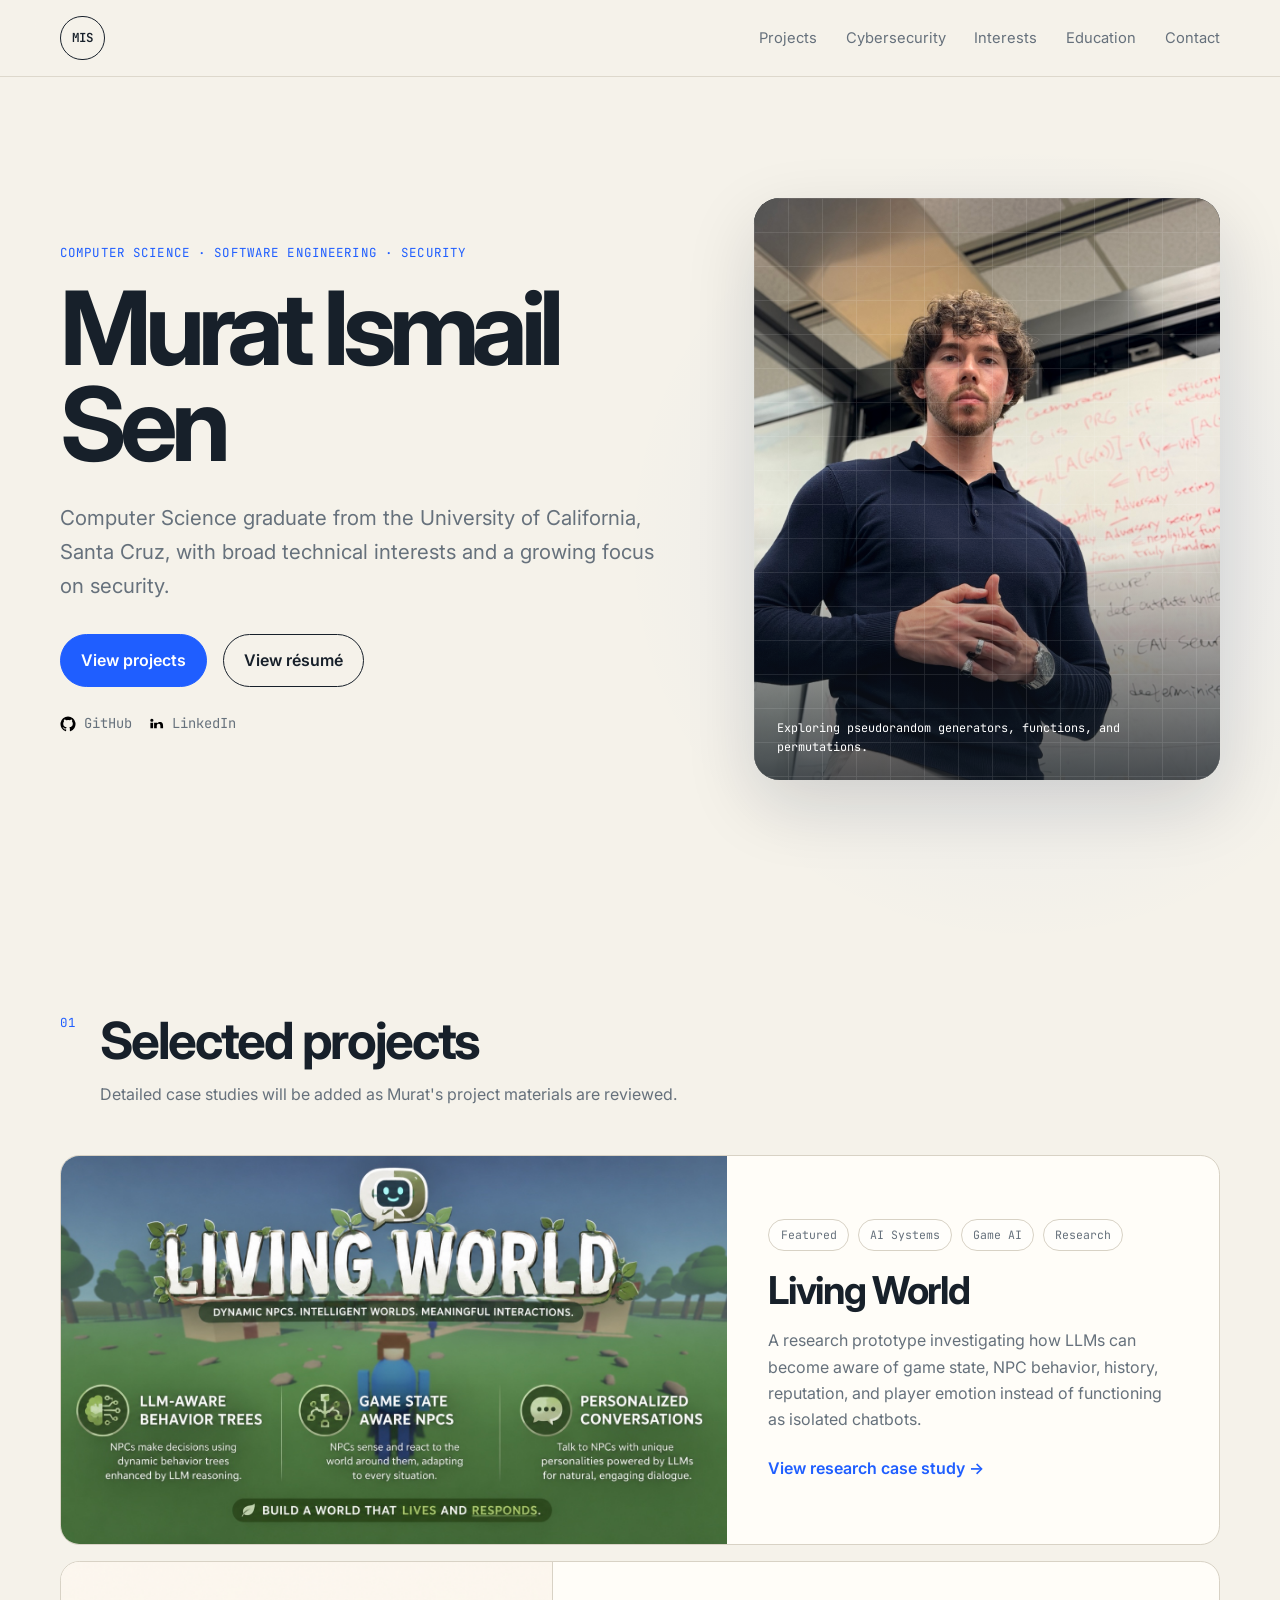
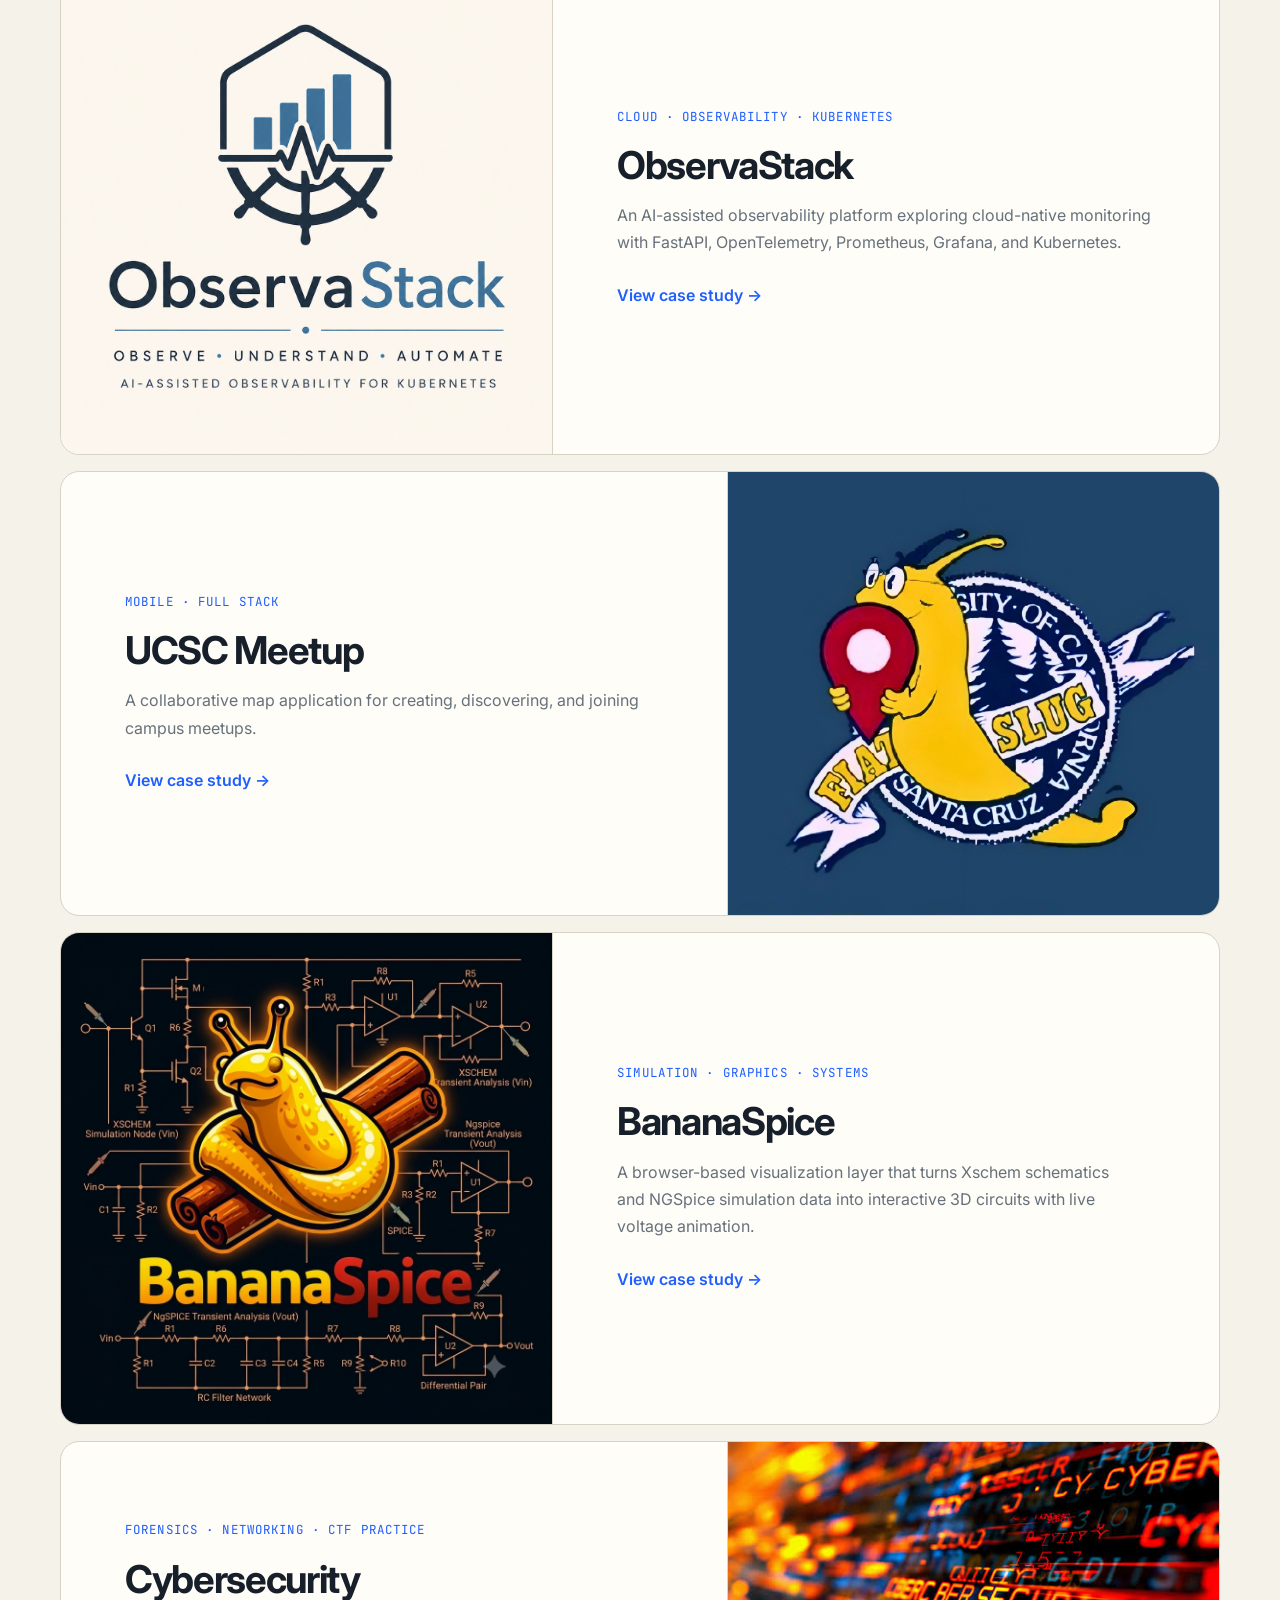
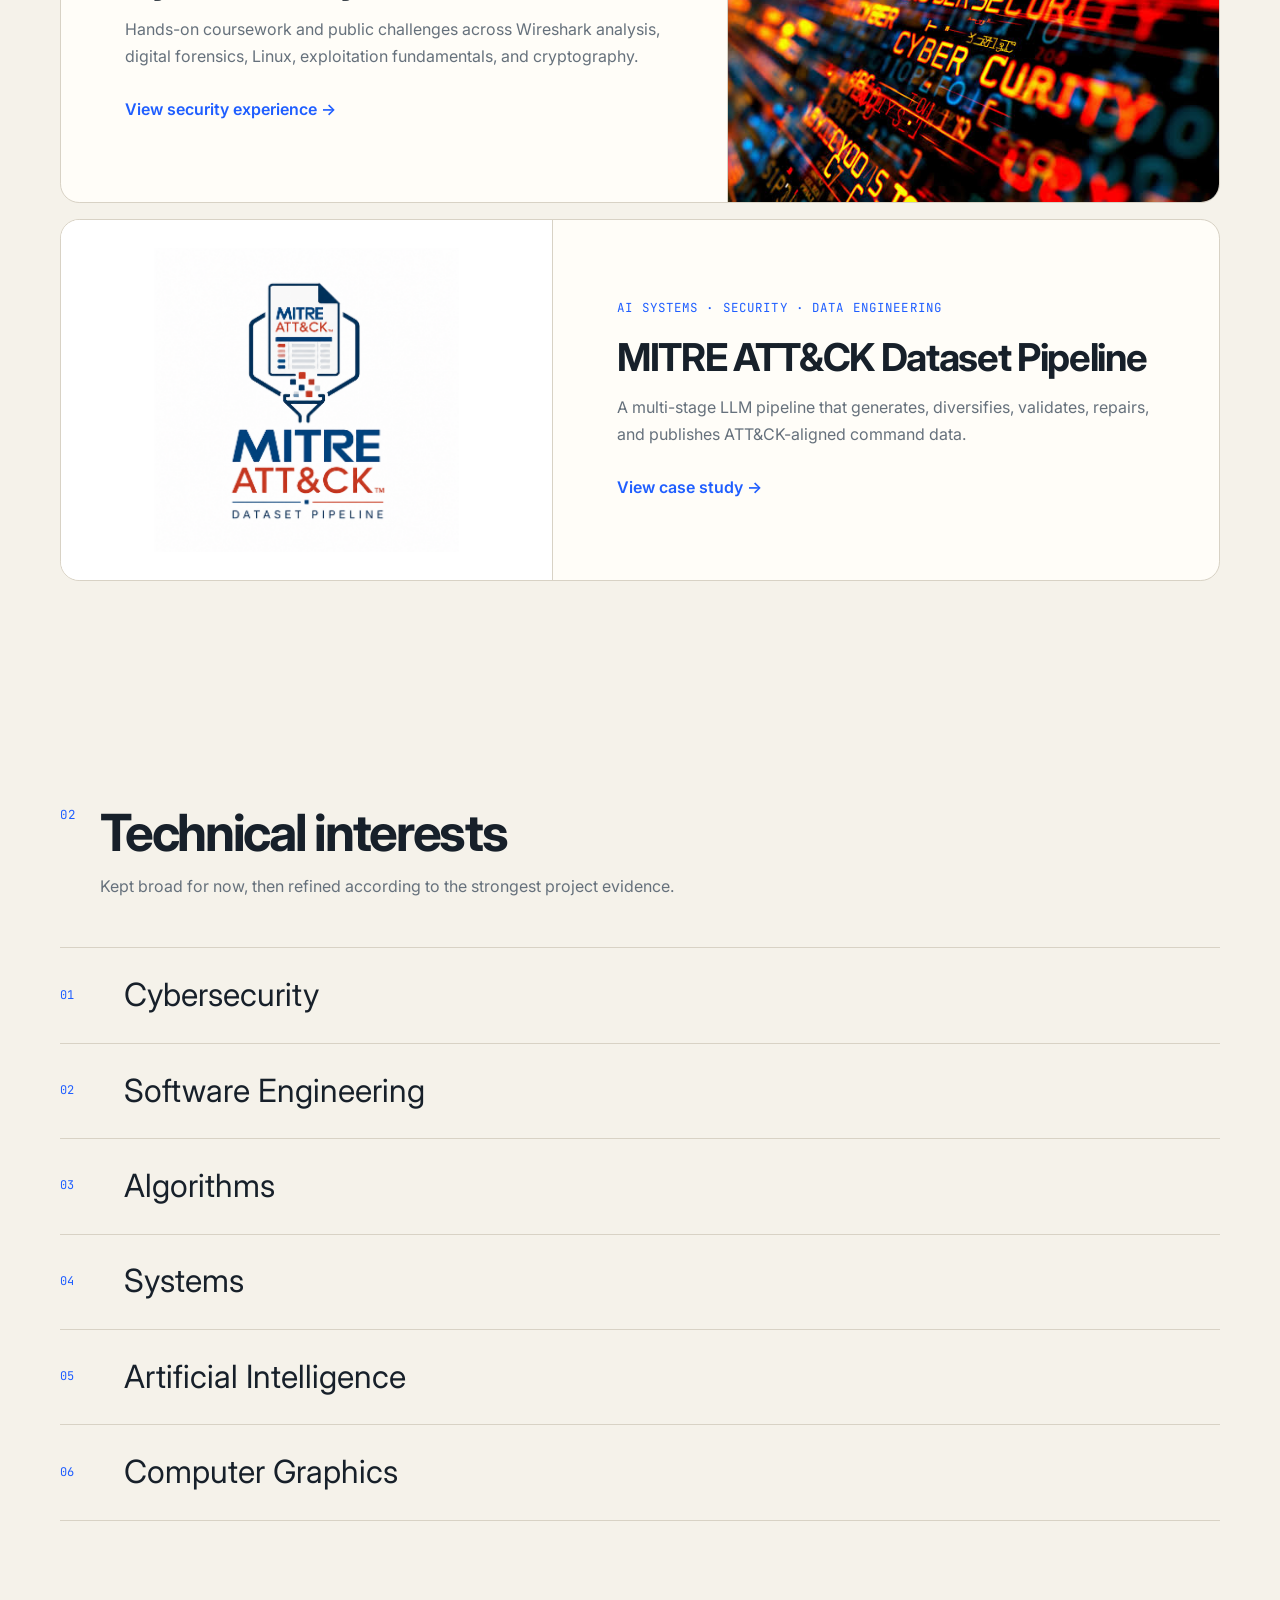
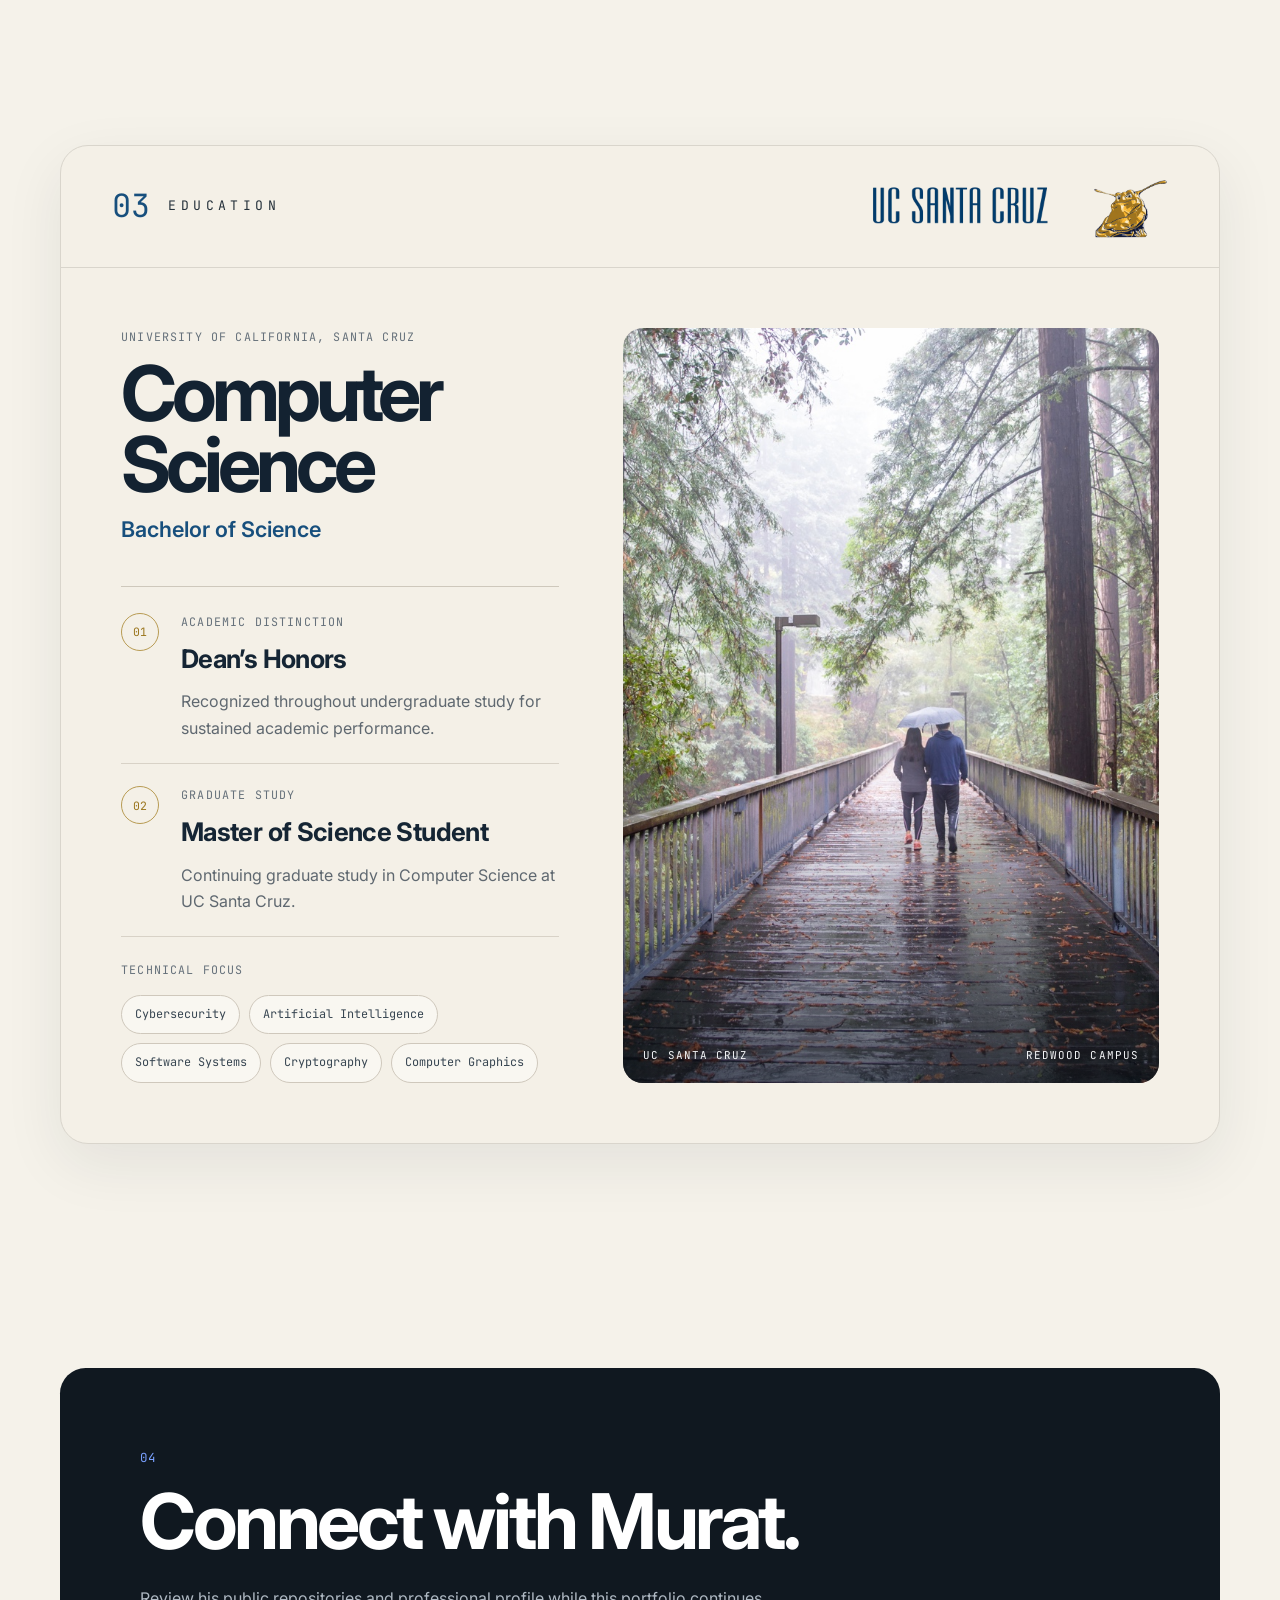
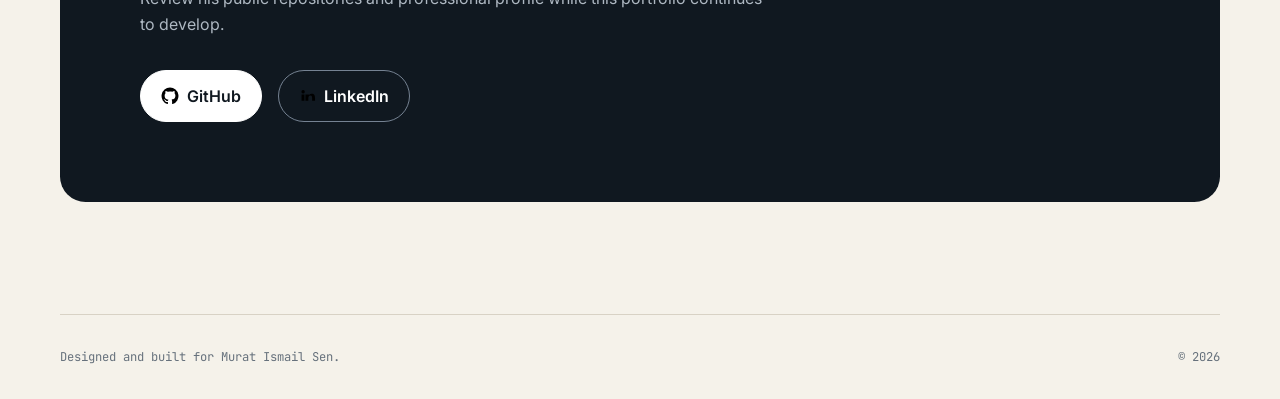
==== commit a0ff62b7: "Add files via upload" ====
--- a/index.html
+++ b/index.html
@@ -376,8 +376,41 @@
         </article>
 
         <article class="project-card supporting-project-card">
+          <a
+            class="supporting-project-media"
+            href="projects/observastack.html"
+            aria-label="View the ObservaStack case study"
+          >
+            <img
+              src="assets/images/projects/observastack/logo.png"
+              alt="Kubernetes logo"
+            />
+          </a>
+
+  <div class="supporting-project-content">
+    <p class="mono-label">
+      Cloud · Observability · Kubernetes
+    </p>
+
+    <h3>ObservaStack</h3>
+
+    <p>
+      An AI-assisted observability platform exploring cloud-native monitoring
+      with FastAPI, OpenTelemetry, Prometheus, Grafana, and Kubernetes.
+    </p>
+
+    <a
+      href="projects/observastack.html"
+      class="text-link"
+    >
+      View case study <span aria-hidden="true">→</span>
+    </a>
+  </div>
+</article>
+
+        <article class="project-card supporting-project-card">
           <a class="supporting-project-media" href="projects/ucsc-meetup.html" aria-label="View the UCSC Meetup case study">
-            <img src="assets/images/projects/ucsc-meetup/card-cover.jpg" alt="UCSC Meetup logo featuring the Sammy Slug mascot and a map pin" />
+            <img src="assets/images/projects/ucsc-meetup/card-cover.png" alt="UCSC Meetup logo featuring the Sammy Slug mascot and a map pin" />
           </a>
           <div class="supporting-project-content">
             <p class="mono-label">Mobile · Full Stack</p>
--- a/assets/css/home.css
+++ b/assets/css/home.css
@@ -269,7 +269,7 @@
 }
 
 .supporting-project-card:hover .supporting-project-media img {
-  transform: scale(1.025);
+  transform: scale(1.1);
 }
 
 .supporting-project-content {
@@ -679,3 +679,14 @@
     min-height: 320px;
   }
 }
+/* ObservaStack */
+
+.supporting-project-media img{
+    
+    
+    background:#fff;
+}
+
+.supporting-project-media{
+    background:#fff;
+}
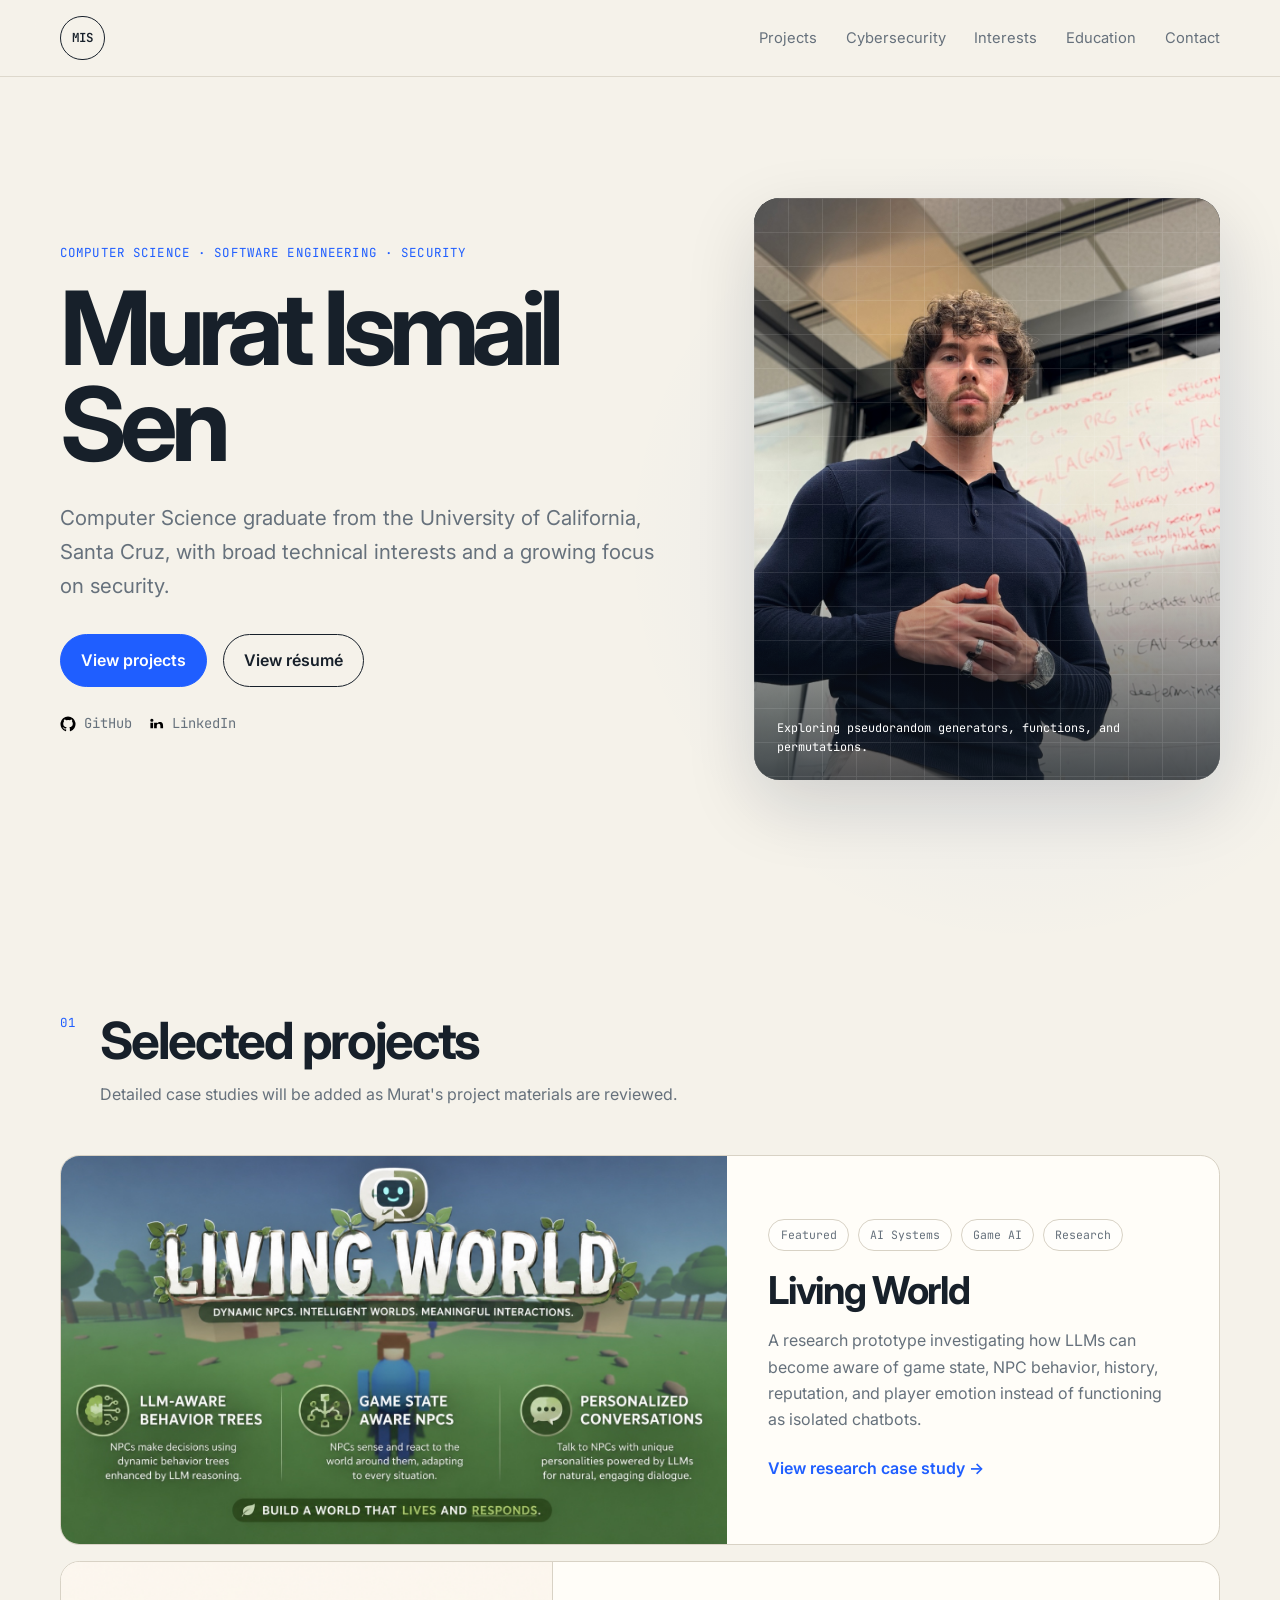
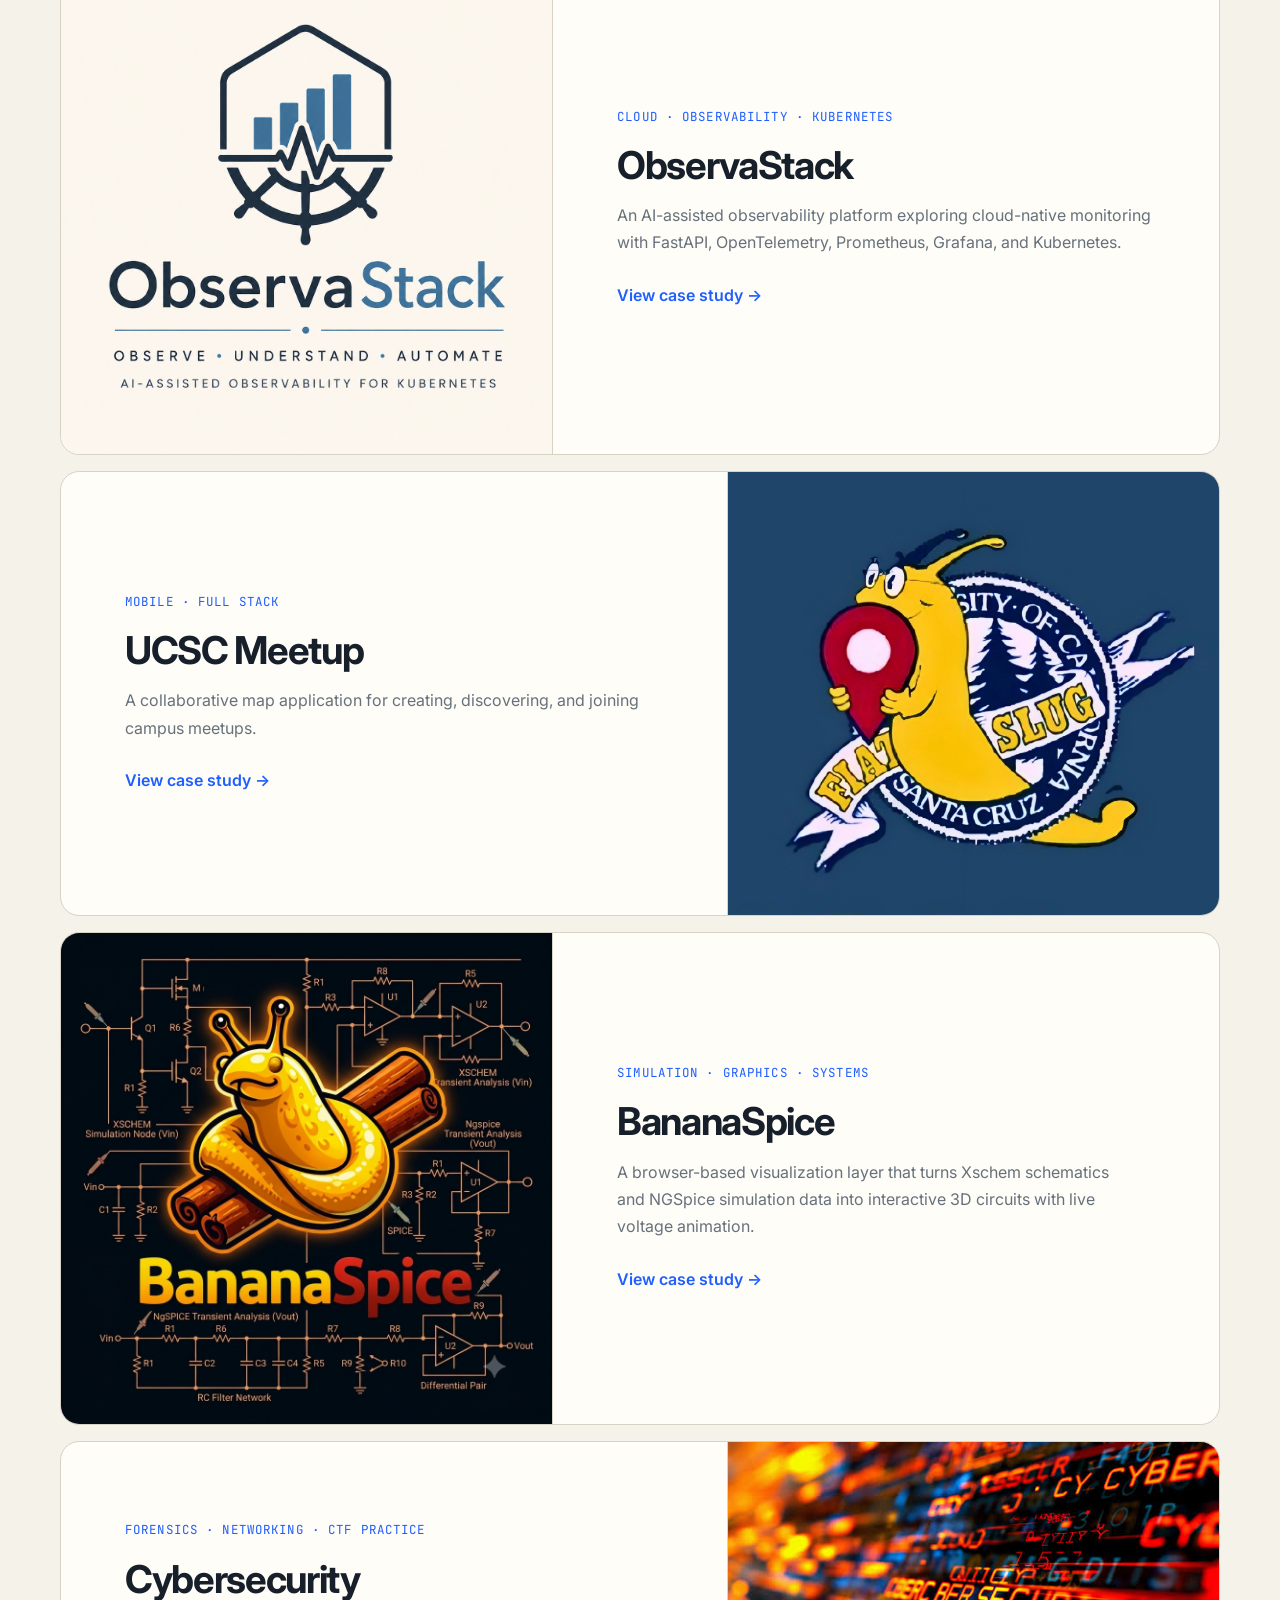
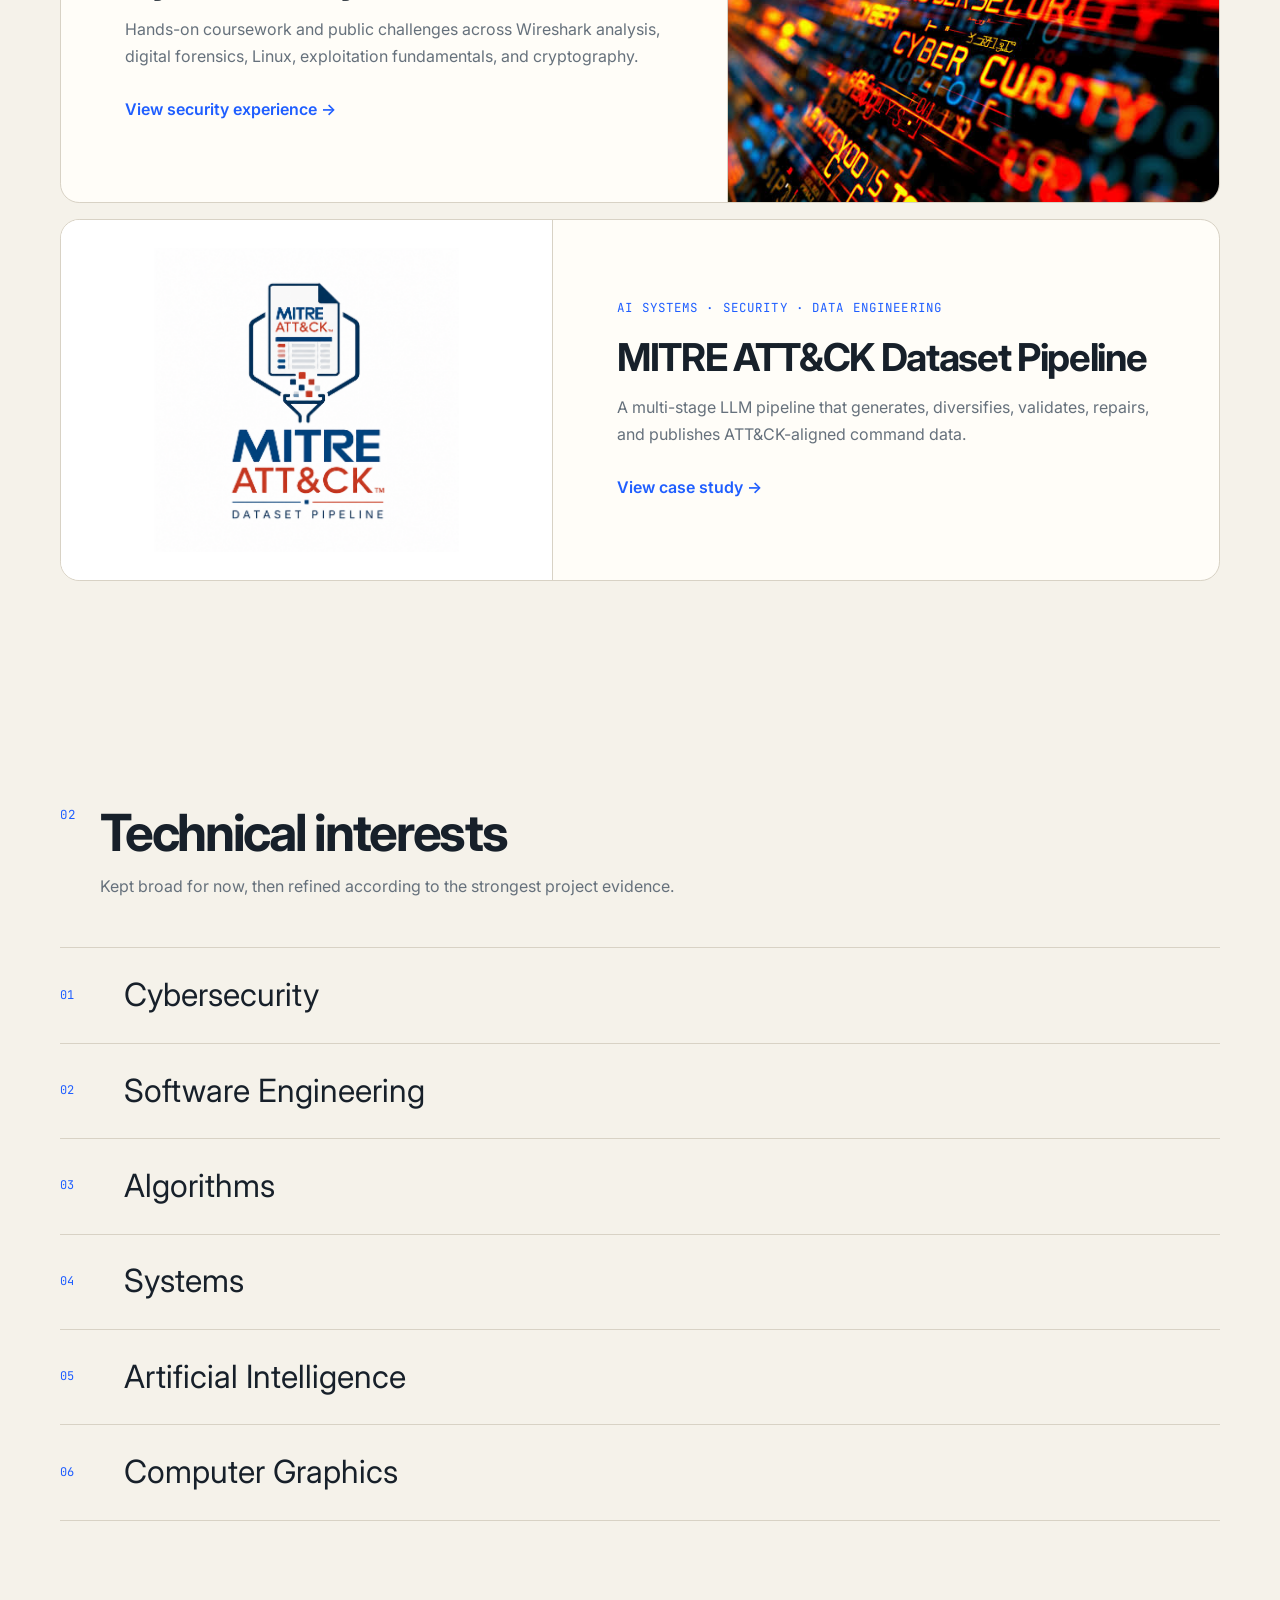
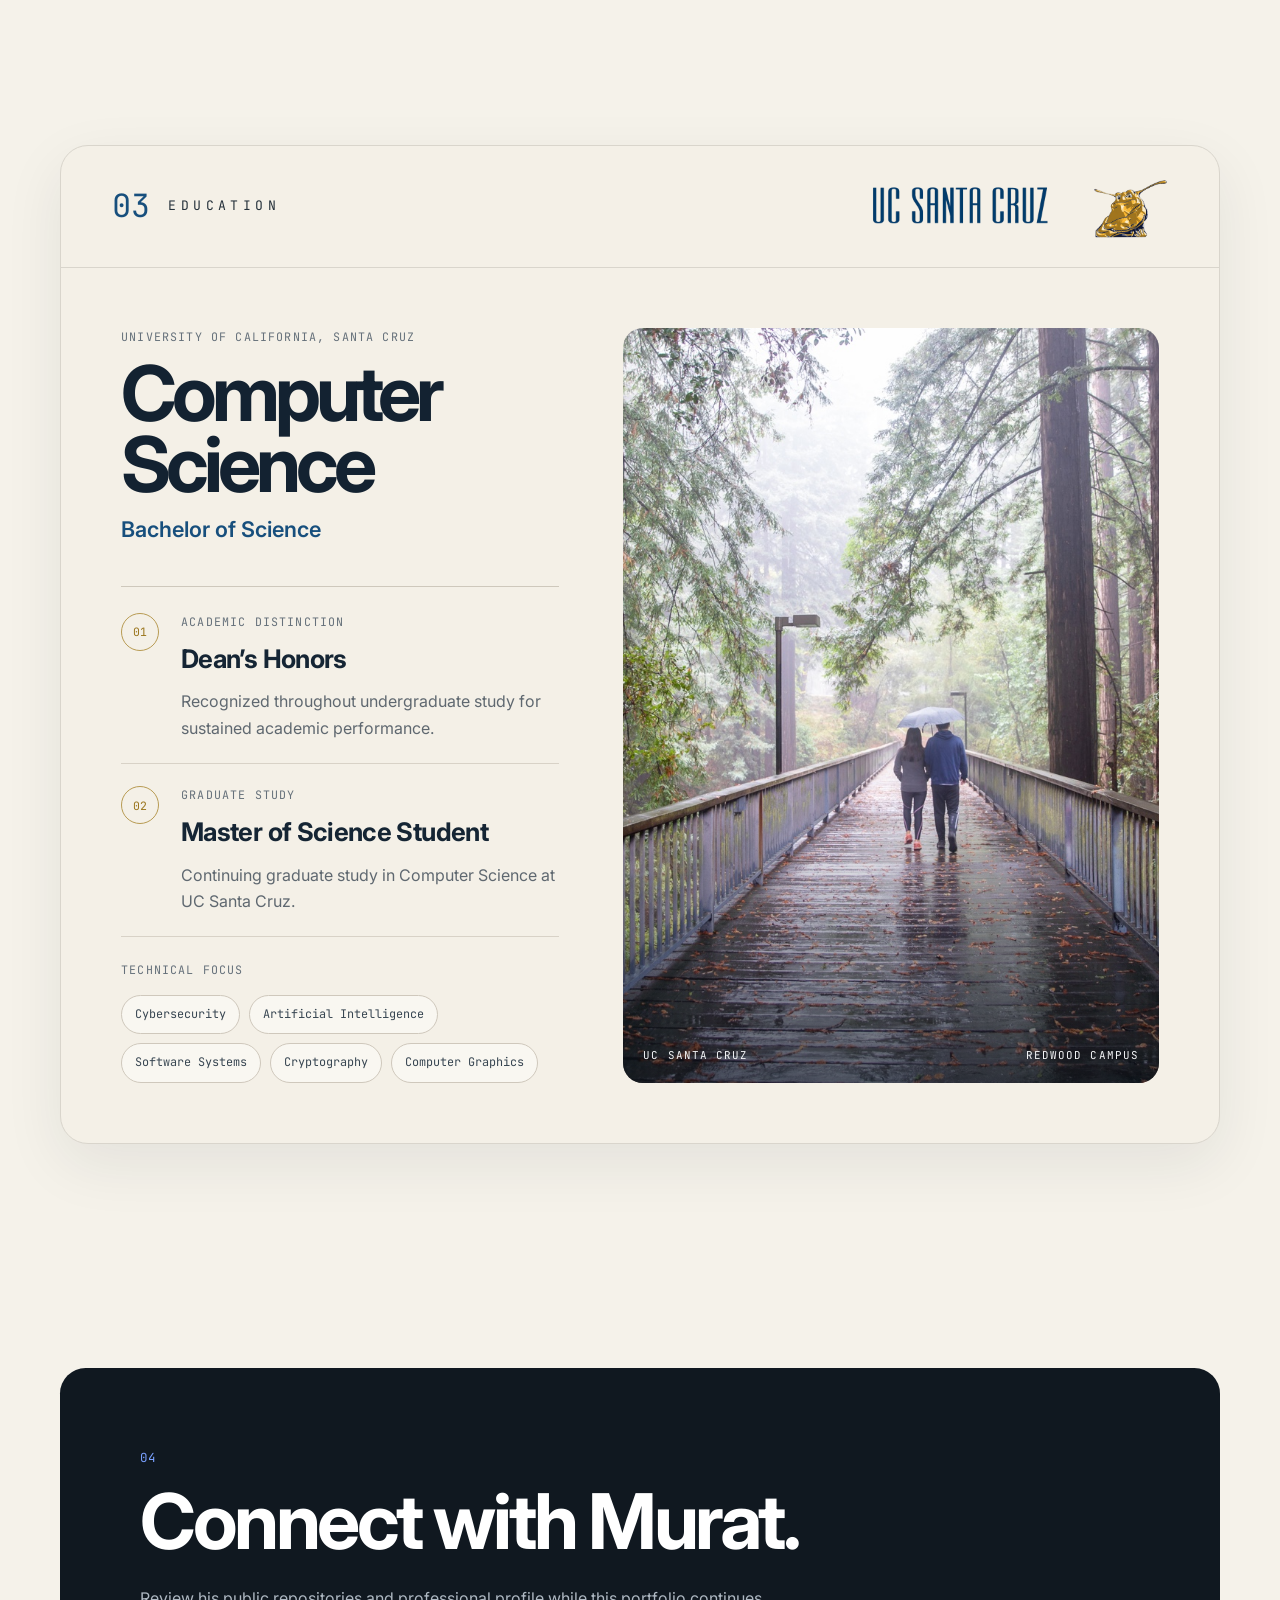
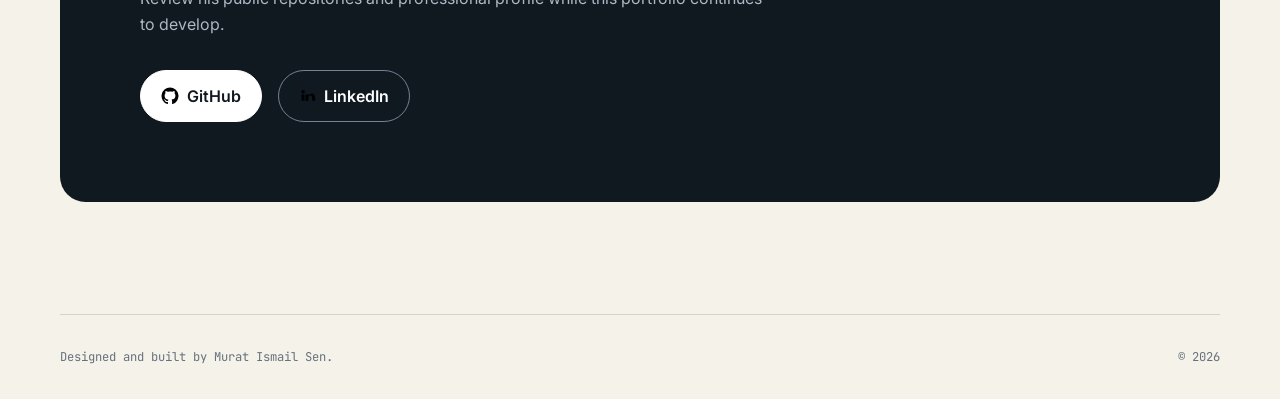
==== commit 665423f5: "Update index.html" ====
--- a/index.html
+++ b/index.html
@@ -592,7 +592,7 @@
   </main>
 
   <footer class="footer container">
-    <p>Designed and built for Murat Ismail Sen.</p>
+    <p>Designed and built by Murat Ismail Sen.</p>
     <p id="copyright"></p>
   </footer>
 </body>
